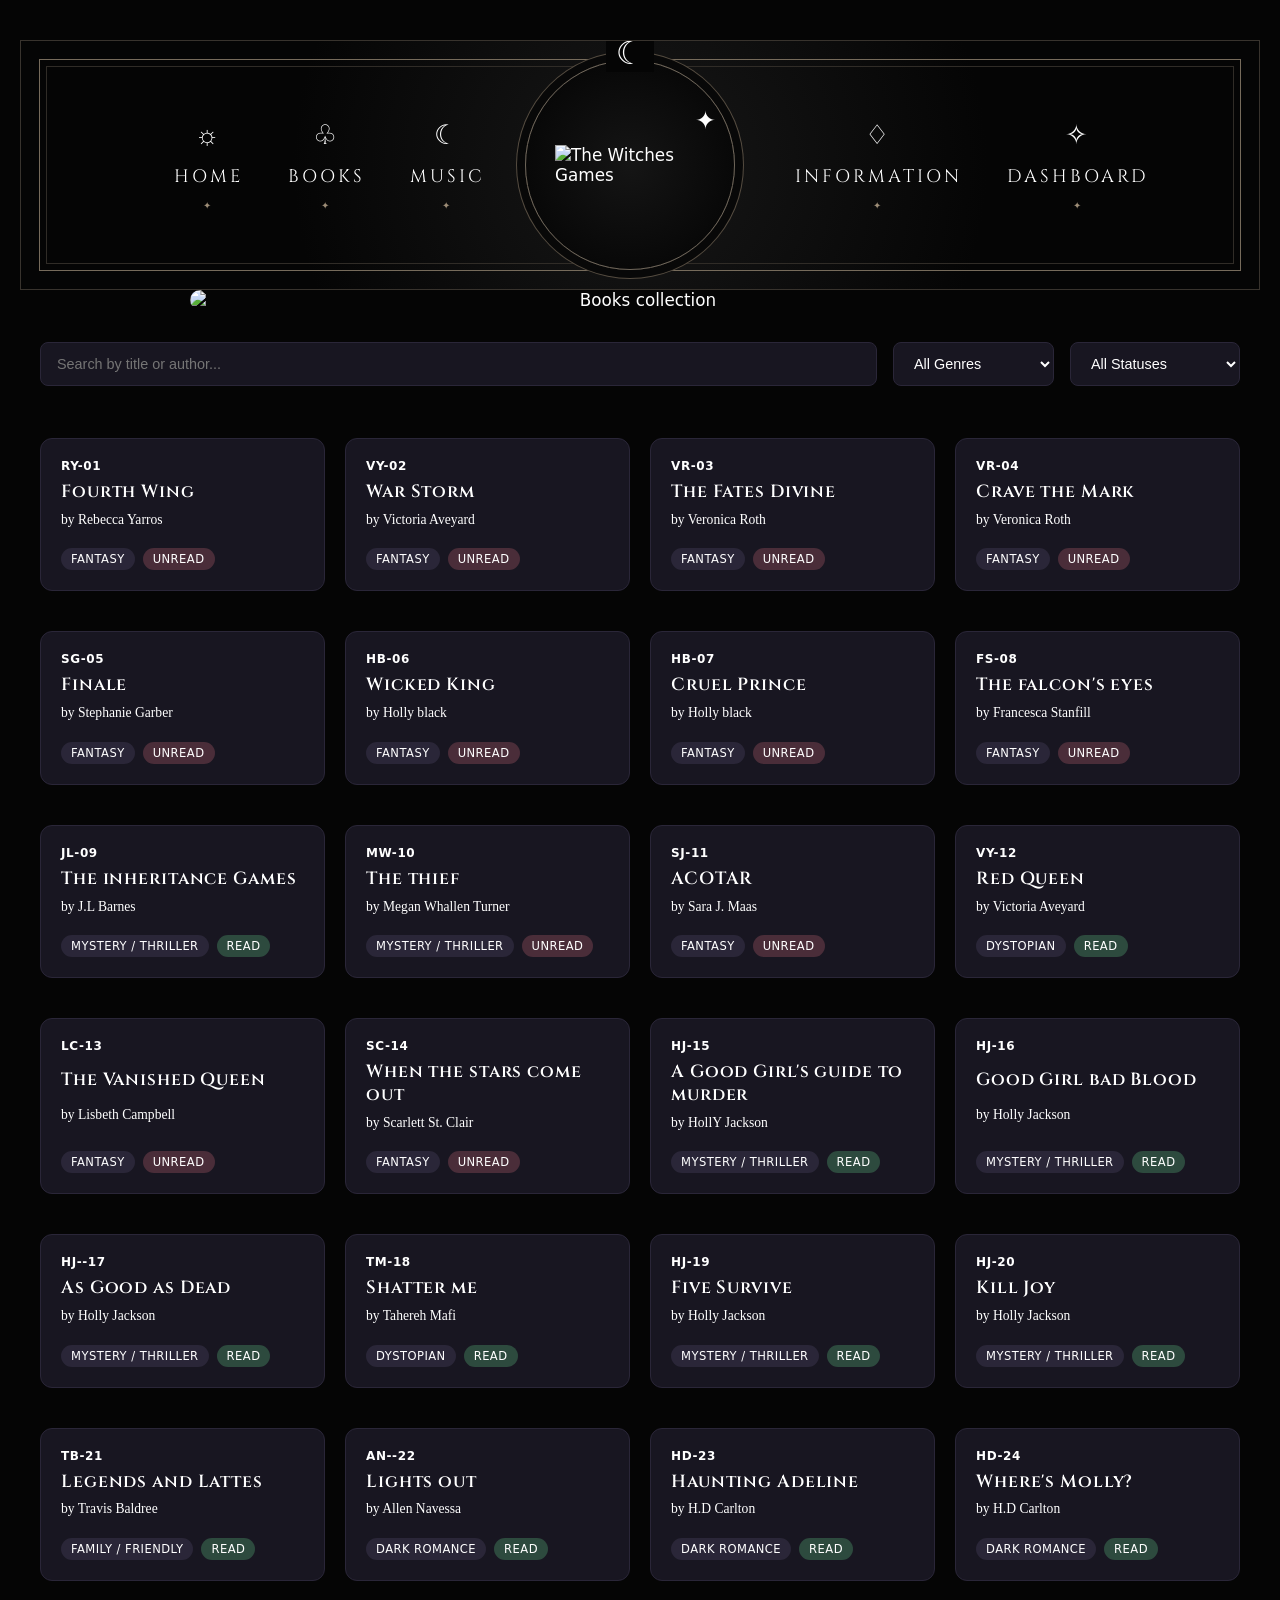
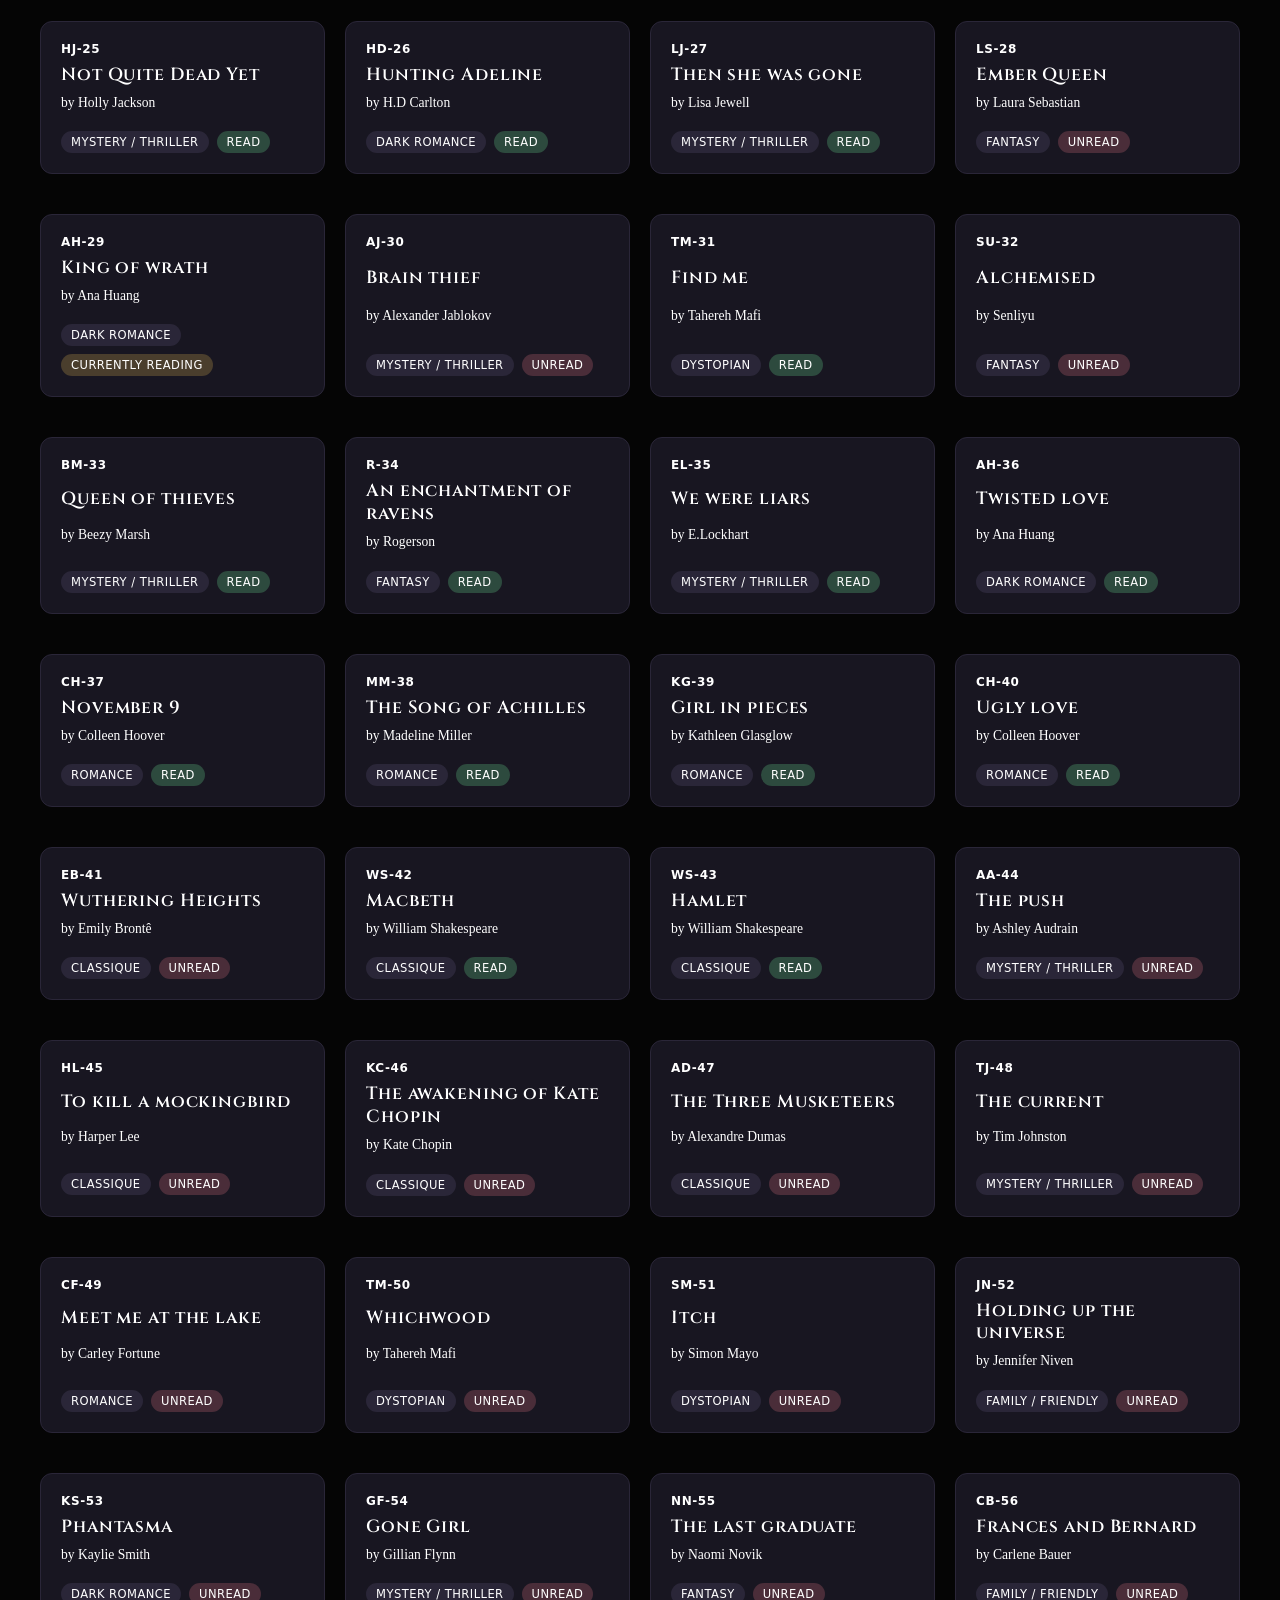
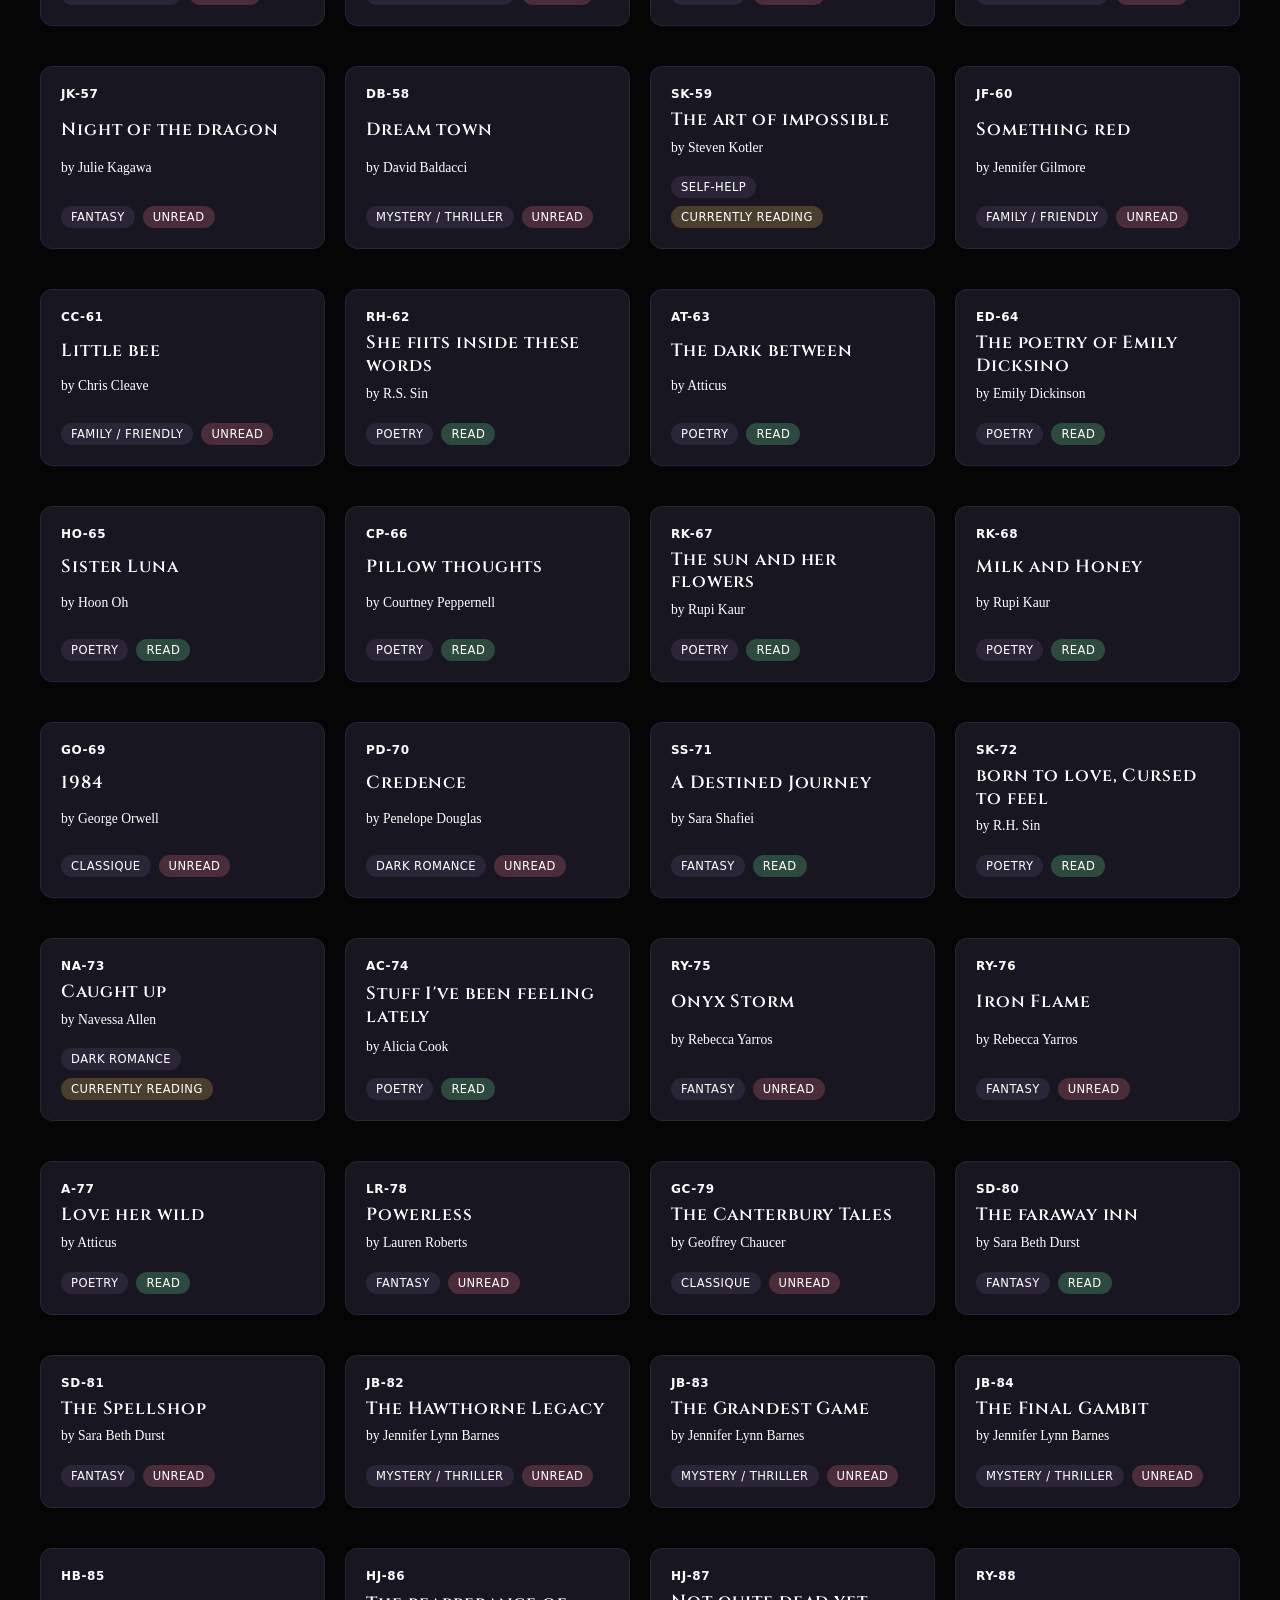
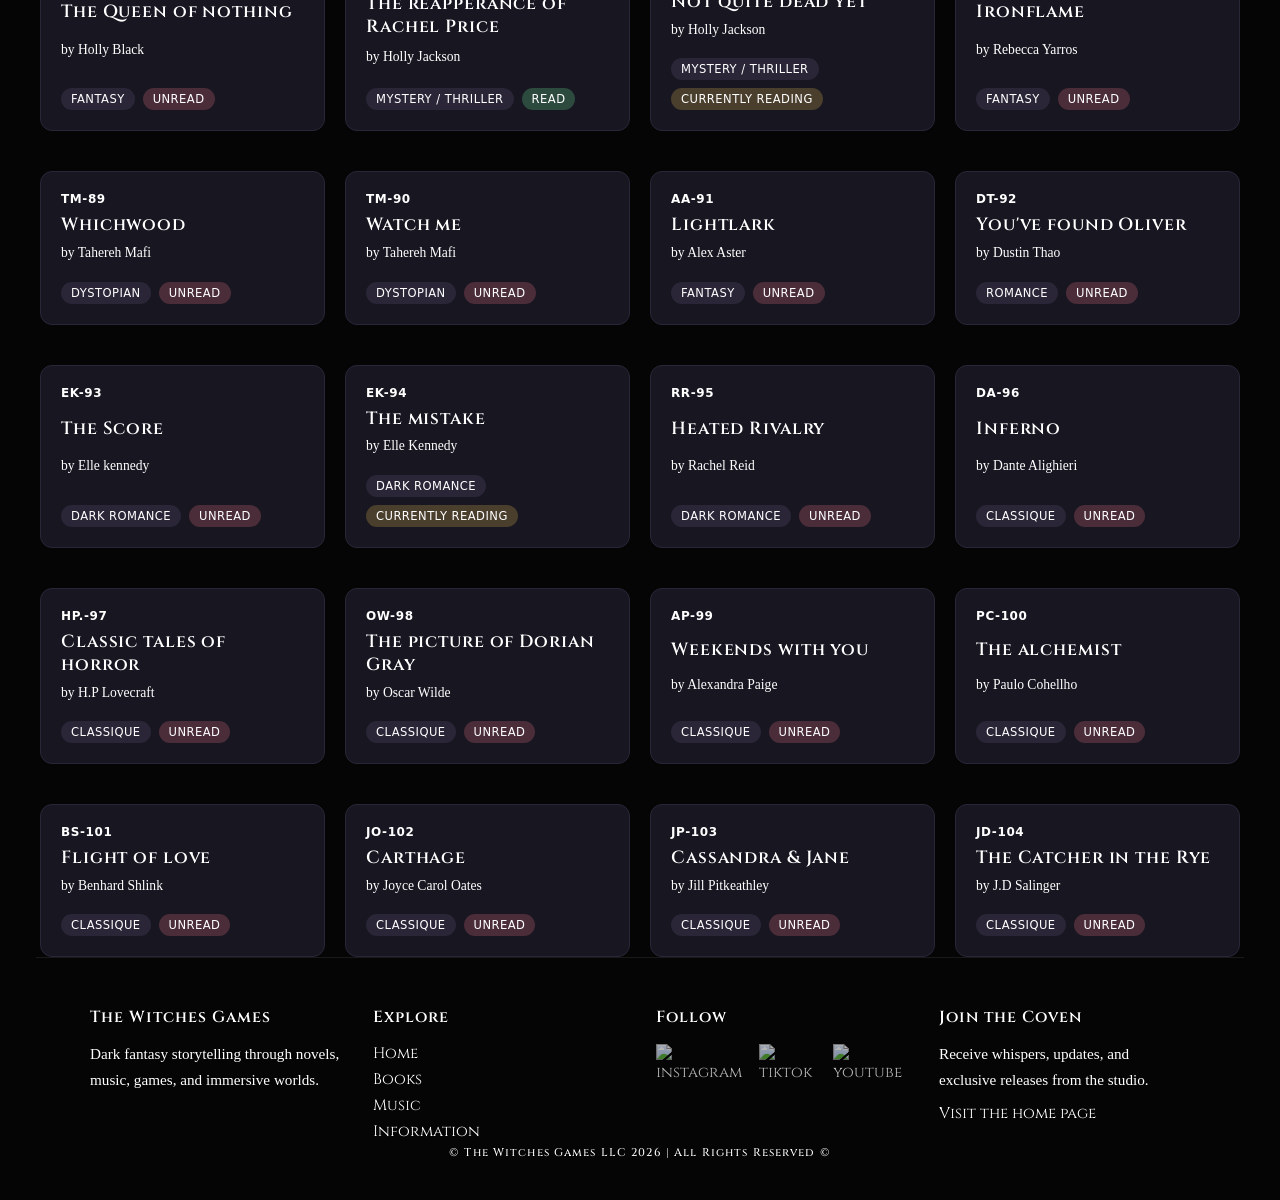
==== books.html @ 3cb4625f "Add files via upload" ====
<!DOCTYPE html>

<html lang="en">
<head>
<meta charset="utf-8"/>
<meta content="width=device-width, initial-scale=1" name="viewport"/>
<title>The Witches Games - Books</title>
<!-- Styles -->
<link href="styles.css" rel="stylesheet"/>
<!-- Fonts -->
<link href="https://fonts.googleapis.com" rel="preconnect"/>
<link crossorigin="" href="https://fonts.gstatic.com" rel="preconnect"/>
<link href="https://fonts.googleapis.com/css2?family=Cinzel:wght@400..900&amp;family=Cormorant+Garamond:ital,wght@0,400;0,600;1,400&amp;display=swap" rel="stylesheet"/>
<style>.book-price{display:none;}</style></head>
<body>
<!-- 🌍 TRANSLATE WIDGET -->
<div id="google_translate_element"></div>
<!-- ================= NAVIGATION ================= -->
<header class="witchy-header">
    <div class="ornament top"></div>

    <nav class="witchy-nav">

        <div class="nav-group left">
            <a href="twg.html">
                <span class="nav-icon">☼</span>
                <span>HOME</span>
            </a>

            <a href="books.html">
                <span class="nav-icon">♧</span>
                <span>BOOKS</span>
            </a>

            <a href="music.html">
                <span class="nav-icon">☾</span>
                <span>MUSIC</span>
            </a>
        </div>

        <div class="witches-logo">
            <span class="moon">☾</span>
            <img src="img/newlogo.png" alt="The Witches Games">
            <span class="star">✦</span>
        </div>

        <div class="nav-group right">
            <a href="information.html">
                <span class="nav-icon">♢</span>
                <span>INFORMATION</span>
            </a>

            <a href="dashboard.html">
                <span class="nav-icon">✧</span>
                <span>DASHBOARD</span>
            </a>
        </div>

    </nav>

    <div class="ornament bottom"></div>
</header>

<!-- ================= MAIN ================= -->
<main>

  
<!-- 🌑 Library -->
<div class="library-container">
<header class="library-header">
<img alt="Books collection" class="library-hero-image" src="img/books.jpg"/>
</header>


<!-- Controls: Search and Filtering -->
<div class="library-controls">
<input id="searchInput" onkeyup="filterBooks()" placeholder="Search by title or author..." type="text"/>
<select id="genreFilter" onchange="filterBooks()">
<option value="all">All Genres</option>
<option value="Fantasy">Fantasy</option>
<option value="Mystery / Thriller">Mystery / Thriller</option>
<option value="Dystopian">Dystopian</option>
<option value="Dark Romance">Dark Romance</option>
<option value="Romance">Romance</option>
<option value="Classique">Classique</option>
<option value="Poetry">Poetry</option>
<option value="Family / Friendly">Family / Friendly</option>
<option value="Self-help">Self-help</option>
</select>
<select id="statusFilter" onchange="filterBooks()">
<option value="all">All Statuses</option>
<option value="Unread">Unread</option>
<option value="Read">Read</option>
<option value="Currently reading">Currently Reading</option>
</select>
</div>
<!-- Book Grid -->
<div class="book-grid" id="bookGrid">
<div class="book-card" data-genre="Fantasy" data-status="Unread">
<span class="book-id">RY-01</span>
<h3 class="book-title">Fourth Wing</h3>
<p class="book-author">by Rebecca Yarros</p>
<p class="book-price">$4.99</p><div class="book-meta">
<span class="tag genre">Fantasy</span>
<span class="tag status unread">Unread</span>
</div>
</div>
<div class="book-card" data-genre="Fantasy" data-status="Unread">
<span class="book-id">VY-02</span>
<h3 class="book-title">War Storm</h3>
<p class="book-author">by Victoria Aveyard</p>
<p class="book-price">$5.49</p><div class="book-meta">
<span class="tag genre">Fantasy</span>
<span class="tag status unread">Unread</span>
</div>
</div>
<div class="book-card" data-genre="Fantasy" data-status="Unread">
<span class="book-id">VR-03</span>
<h3 class="book-title">The Fates Divine</h3>
<p class="book-author">by Veronica Roth</p>
<p class="book-price">$5.99</p><div class="book-meta">
<span class="tag genre">Fantasy</span>
<span class="tag status unread">Unread</span>
</div>
</div>
<div class="book-card" data-genre="Fantasy" data-status="Unread">
<span class="book-id">VR-04</span>
<h3 class="book-title">Crave the Mark</h3>
<p class="book-author">by Veronica Roth</p>
<p class="book-price">$6.49</p><div class="book-meta">
<span class="tag genre">Fantasy</span>
<span class="tag status unread">Unread</span>
</div>
</div>
<div class="book-card" data-genre="Fantasy" data-status="Unread">
<span class="book-id">SG-05</span>
<h3 class="book-title">Finale</h3>
<p class="book-author">by Stephanie Garber</p>
<p class="book-price">$6.99</p><div class="book-meta">
<span class="tag genre">Fantasy</span>
<span class="tag status unread">Unread</span>
</div>
</div>
<div class="book-card" data-genre="Fantasy" data-status="Unread">
<span class="book-id">HB-06</span>
<h3 class="book-title">Wicked King</h3>
<p class="book-author">by Holly black</p>
<p class="book-price">$7.49</p><div class="book-meta">
<span class="tag genre">Fantasy</span>
<span class="tag status unread">Unread</span>
</div>
</div>
<div class="book-card" data-genre="Fantasy" data-status="Unread">
<span class="book-id">HB-07</span>
<h3 class="book-title">Cruel Prince</h3>
<p class="book-author">by Holly black</p>
<p class="book-price">$7.99</p><div class="book-meta">
<span class="tag genre">Fantasy</span>
<span class="tag status unread">Unread</span>
</div>
</div>
<div class="book-card" data-genre="Fantasy" data-status="Unread">
<span class="book-id">FS-08</span>
<h3 class="book-title">The falcon's eyes</h3>
<p class="book-author">by Francesca Stanfill</p>
<p class="book-price">$8.49</p><div class="book-meta">
<span class="tag genre">Fantasy</span>
<span class="tag status unread">Unread</span>
</div>
</div>
<div class="book-card" data-genre="Mystery / Thriller" data-status="Read">
<span class="book-id">JL-09</span>
<h3 class="book-title">The inheritance Games</h3>
<p class="book-author">by J.L Barnes</p>
<p class="book-price">$8.99</p><div class="book-meta">
<span class="tag genre">Mystery / Thriller</span>
<span class="tag status read">Read</span>
</div>
</div>
<div class="book-card" data-genre="Mystery / Thriller" data-status="Unread">
<span class="book-id">MW-10</span>
<h3 class="book-title">The thief</h3>
<p class="book-author">by Megan Whallen Turner</p>
<p class="book-price">$4.99</p><div class="book-meta">
<span class="tag genre">Mystery / Thriller</span>
<span class="tag status unread">Unread</span>
</div>
</div>
<div class="book-card" data-genre="Fantasy" data-status="Unread">
<span class="book-id">SJ-11</span>
<h3 class="book-title">ACOTAR</h3>
<p class="book-author">by Sara J. Maas</p>
<p class="book-price">$5.49</p><div class="book-meta">
<span class="tag genre">Fantasy</span>
<span class="tag status unread">Unread</span>
</div>
</div>
<div class="book-card" data-genre="Dystopian" data-status="Read">
<span class="book-id">VY-12</span>
<h3 class="book-title">Red Queen</h3>
<p class="book-author">by Victoria Aveyard</p>
<p class="book-price">$5.99</p><div class="book-meta">
<span class="tag genre">Dystopian</span>
<span class="tag status read">Read</span>
</div>
</div>
<div class="book-card" data-genre="Fantasy" data-status="Unread">
<span class="book-id">LC-13</span>
<h3 class="book-title">The Vanished Queen</h3>
<p class="book-author">by Lisbeth Campbell</p>
<p class="book-price">$6.49</p><div class="book-meta">
<span class="tag genre">Fantasy</span>
<span class="tag status unread">Unread</span>
</div>
</div>
<div class="book-card" data-genre="Fantasy" data-status="Unread">
<span class="book-id">SC-14</span>
<h3 class="book-title">When the stars come out</h3>
<p class="book-author">by Scarlett St. Clair</p>
<p class="book-price">$6.99</p><div class="book-meta">
<span class="tag genre">Fantasy</span>
<span class="tag status unread">Unread</span>
</div>
</div>
<div class="book-card" data-genre="Mystery / Thriller" data-status="Read">
<span class="book-id">HJ-15</span>
<h3 class="book-title">A Good Girl's guide to murder</h3>
<p class="book-author">by HollY Jackson</p>
<p class="book-price">$7.49</p><div class="book-meta">
<span class="tag genre">Mystery / Thriller</span>
<span class="tag status read">Read</span>
</div>
</div>
<div class="book-card" data-genre="Mystery / Thriller" data-status="Read">
<span class="book-id">HJ-16</span>
<h3 class="book-title">Good Girl bad Blood</h3>
<p class="book-author">by Holly Jackson</p>
<p class="book-price">$7.99</p><div class="book-meta">
<span class="tag genre">Mystery / Thriller</span>
<span class="tag status read">Read</span>
</div>
</div>
<div class="book-card" data-genre="Mystery / Thriller" data-status="Read">
<span class="book-id">HJ--17</span>
<h3 class="book-title">As Good as Dead</h3>
<p class="book-author">by Holly Jackson</p>
<p class="book-price">$8.49</p><div class="book-meta">
<span class="tag genre">Mystery / Thriller</span>
<span class="tag status read">Read</span>
</div>
</div>
<div class="book-card" data-genre="Dystopian" data-status="Read">
<span class="book-id">TM-18</span>
<h3 class="book-title">Shatter me</h3>
<p class="book-author">by Tahereh Mafi</p>
<p class="book-price">$8.99</p><div class="book-meta">
<span class="tag genre">Dystopian</span>
<span class="tag status read">Read</span>
</div>
</div>
<div class="book-card" data-genre="Mystery / Thriller" data-status="Read">
<span class="book-id">HJ-19</span>
<h3 class="book-title">Five Survive</h3>
<p class="book-author">by Holly Jackson</p>
<p class="book-price">$4.99</p><div class="book-meta">
<span class="tag genre">Mystery / Thriller</span>
<span class="tag status read">Read</span>
</div>
</div>
<div class="book-card" data-genre="Mystery / Thriller" data-status="Read">
<span class="book-id">HJ-20</span>
<h3 class="book-title">Kill Joy</h3>
<p class="book-author">by Holly Jackson</p>
<p class="book-price">$5.49</p><div class="book-meta">
<span class="tag genre">Mystery / Thriller</span>
<span class="tag status read">Read</span>
</div>
</div>
<div class="book-card" data-genre="Family / Friendly" data-status="Read">
<span class="book-id">TB-21</span>
<h3 class="book-title">Legends and Lattes</h3>
<p class="book-author">by Travis Baldree</p>
<p class="book-price">$5.99</p><div class="book-meta">
<span class="tag genre">Family / Friendly</span>
<span class="tag status read">Read</span>
</div>
</div>
<div class="book-card" data-genre="Dark Romance" data-status="Read">
<span class="book-id">AN--22</span>
<h3 class="book-title">Lights out</h3>
<p class="book-author">by Allen Navessa</p>
<p class="book-price">$6.49</p><div class="book-meta">
<span class="tag genre">Dark Romance</span>
<span class="tag status read">Read</span>
</div>
</div>
<div class="book-card" data-genre="Dark Romance" data-status="Read">
<span class="book-id">HD-23</span>
<h3 class="book-title">Haunting Adeline</h3>
<p class="book-author">by H.D Carlton</p>
<p class="book-price">$6.99</p><div class="book-meta">
<span class="tag genre">Dark Romance</span>
<span class="tag status read">Read</span>
</div>
</div>
<div class="book-card" data-genre="Dark Romance" data-status="Read">
<span class="book-id">HD-24</span>
<h3 class="book-title">Where's Molly?</h3>
<p class="book-author">by H.D Carlton</p>
<p class="book-price">$7.49</p><div class="book-meta">
<span class="tag genre">Dark Romance</span>
<span class="tag status read">Read</span>
</div>
</div>
<div class="book-card" data-genre="Mystery / Thriller" data-status="Read">
<span class="book-id">HJ-25</span>
<h3 class="book-title">Not Quite Dead Yet</h3>
<p class="book-author">by Holly Jackson</p>
<p class="book-price">$7.99</p><div class="book-meta">
<span class="tag genre">Mystery / Thriller</span>
<span class="tag status read">Read</span>
</div>
</div>
<div class="book-card" data-genre="Dark Romance" data-status="Read">
<span class="book-id">HD-26</span>
<h3 class="book-title">Hunting Adeline</h3>
<p class="book-author">by H.D Carlton</p>
<p class="book-price">$8.49</p><div class="book-meta">
<span class="tag genre">Dark Romance</span>
<span class="tag status read">Read</span>
</div>
</div>
<div class="book-card" data-genre="Mystery / Thriller" data-status="Read">
<span class="book-id">LJ-27</span>
<h3 class="book-title">Then she was gone</h3>
<p class="book-author">by Lisa Jewell</p>
<p class="book-price">$8.99</p><div class="book-meta">
<span class="tag genre">Mystery / Thriller</span>
<span class="tag status read">Read</span>
</div>
</div>
<div class="book-card" data-genre="Fantasy" data-status="Unread">
<span class="book-id">LS-28</span>
<h3 class="book-title">Ember Queen</h3>
<p class="book-author">by Laura Sebastian</p>
<p class="book-price">$4.99</p><div class="book-meta">
<span class="tag genre">Fantasy</span>
<span class="tag status unread">Unread</span>
</div>
</div>
<div class="book-card" data-genre="Dark Romance" data-status="Currently reading">
<span class="book-id">AH-29</span>
<h3 class="book-title">King of wrath</h3>
<p class="book-author">by Ana Huang</p>
<p class="book-price">$5.49</p><div class="book-meta">
<span class="tag genre">Dark Romance</span>
<span class="tag status reading">Currently Reading</span>
</div>
</div>
<div class="book-card" data-genre="Mystery / Thriller" data-status="Unread">
<span class="book-id">AJ-30</span>
<h3 class="book-title">Brain thief</h3>
<p class="book-author">by Alexander Jablokov</p>
<p class="book-price">$5.99</p><div class="book-meta">
<span class="tag genre">Mystery / Thriller</span>
<span class="tag status unread">Unread</span>
</div>
</div>
<div class="book-card" data-genre="Dystopian" data-status="Read">
<span class="book-id">TM-31</span>
<h3 class="book-title">Find me</h3>
<p class="book-author">by Tahereh Mafi</p>
<p class="book-price">$6.49</p><div class="book-meta">
<span class="tag genre">Dystopian</span>
<span class="tag status read">Read</span>
</div>
</div>
<div class="book-card" data-genre="Fantasy" data-status="Unread">
<span class="book-id">SU-32</span>
<h3 class="book-title">Alchemised</h3>
<p class="book-author">by Senliyu</p>
<p class="book-price">$6.99</p><div class="book-meta">
<span class="tag genre">Fantasy</span>
<span class="tag status unread">Unread</span>
</div>
</div>
<div class="book-card" data-genre="Mystery / Thriller" data-status="Read">
<span class="book-id">BM-33</span>
<h3 class="book-title">Queen of thieves</h3>
<p class="book-author">by Beezy Marsh</p>
<p class="book-price">$7.49</p><div class="book-meta">
<span class="tag genre">Mystery / Thriller</span>
<span class="tag status read">Read</span>
</div>
</div>
<div class="book-card" data-genre="Fantasy" data-status="Read">
<span class="book-id">R-34</span>
<h3 class="book-title">An enchantment of ravens</h3>
<p class="book-author">by Rogerson</p>
<p class="book-price">$7.99</p><div class="book-meta">
<span class="tag genre">Fantasy</span>
<span class="tag status read">Read</span>
</div>
</div>
<div class="book-card" data-genre="Mystery / Thriller" data-status="Read">
<span class="book-id">EL-35</span>
<h3 class="book-title">We were liars</h3>
<p class="book-author">by E.Lockhart</p>
<p class="book-price">$8.49</p><div class="book-meta">
<span class="tag genre">Mystery / Thriller</span>
<span class="tag status read">Read</span>
</div>
</div>
<div class="book-card" data-genre="Dark Romance" data-status="Read">
<span class="book-id">AH-36</span>
<h3 class="book-title">Twisted love</h3>
<p class="book-author">by Ana Huang</p>
<p class="book-price">$8.99</p><div class="book-meta">
<span class="tag genre">Dark Romance</span>
<span class="tag status read">Read</span>
</div>
</div>
<div class="book-card" data-genre="Romance" data-status="Read">
<span class="book-id">CH-37</span>
<h3 class="book-title">November 9</h3>
<p class="book-author">by Colleen Hoover</p>
<p class="book-price">$4.99</p><div class="book-meta">
<span class="tag genre">Romance</span>
<span class="tag status read">Read</span>
</div>
</div>
<div class="book-card" data-genre="Romance" data-status="Read">
<span class="book-id">MM-38</span>
<h3 class="book-title">The Song of Achilles</h3>
<p class="book-author">by Madeline Miller</p>
<p class="book-price">$5.49</p><div class="book-meta">
<span class="tag genre">Romance</span>
<span class="tag status read">Read</span>
</div>
</div>
<div class="book-card" data-genre="Romance" data-status="Read">
<span class="book-id">KG-39</span>
<h3 class="book-title">Girl in pieces</h3>
<p class="book-author">by Kathleen Glasglow</p>
<p class="book-price">$5.99</p><div class="book-meta">
<span class="tag genre">Romance</span>
<span class="tag status read">Read</span>
</div>
</div>
<div class="book-card" data-genre="Romance" data-status="Read">
<span class="book-id">CH-40</span>
<h3 class="book-title">Ugly love</h3>
<p class="book-author">by Colleen Hoover</p>
<p class="book-price">$6.49</p><div class="book-meta">
<span class="tag genre">Romance</span>
<span class="tag status read">Read</span>
</div>
</div>
<div class="book-card" data-genre="Classique" data-status="Unread">
<span class="book-id">EB-41</span>
<h3 class="book-title">Wuthering Heights</h3>
<p class="book-author">by Emily Brontê</p>
<p class="book-price">$6.99</p><div class="book-meta">
<span class="tag genre">Classique</span>
<span class="tag status unread">Unread</span>
</div>
</div>
<div class="book-card" data-genre="Classique" data-status="Read">
<span class="book-id">WS-42</span>
<h3 class="book-title">Macbeth</h3>
<p class="book-author">by William Shakespeare</p>
<p class="book-price">$7.49</p><div class="book-meta">
<span class="tag genre">Classique</span>
<span class="tag status read">Read</span>
</div>
</div>
<div class="book-card" data-genre="Classique" data-status="Read">
<span class="book-id">WS-43</span>
<h3 class="book-title">Hamlet</h3>
<p class="book-author">by William Shakespeare</p>
<p class="book-price">$7.99</p><div class="book-meta">
<span class="tag genre">Classique</span>
<span class="tag status read">Read</span>
</div>
</div>
<div class="book-card" data-genre="Mystery / Thriller" data-status="Unread">
<span class="book-id">AA-44</span>
<h3 class="book-title">The push</h3>
<p class="book-author">by Ashley Audrain</p>
<p class="book-price">$8.49</p><div class="book-meta">
<span class="tag genre">Mystery / Thriller</span>
<span class="tag status unread">Unread</span>
</div>
</div>
<div class="book-card" data-genre="Classique" data-status="Unread">
<span class="book-id">HL-45</span>
<h3 class="book-title">To kill a mockingbird</h3>
<p class="book-author">by Harper Lee</p>
<p class="book-price">$8.99</p><div class="book-meta">
<span class="tag genre">Classique</span>
<span class="tag status unread">Unread</span>
</div>
</div>
<div class="book-card" data-genre="Classique" data-status="Unread">
<span class="book-id">KC-46</span>
<h3 class="book-title">The awakening of Kate Chopin</h3>
<p class="book-author">by Kate Chopin</p>
<p class="book-price">$4.99</p><div class="book-meta">
<span class="tag genre">Classique</span>
<span class="tag status unread">Unread</span>
</div>
</div>
<div class="book-card" data-genre="Classique" data-status="Unread">
<span class="book-id">AD-47</span>
<h3 class="book-title">The Three Musketeers</h3>
<p class="book-author">by Alexandre Dumas</p>
<p class="book-price">$5.49</p><div class="book-meta">
<span class="tag genre">Classique</span>
<span class="tag status unread">Unread</span>
</div>
</div>
<div class="book-card" data-genre="Mystery / Thriller" data-status="Unread">
<span class="book-id">TJ-48</span>
<h3 class="book-title">The current</h3>
<p class="book-author">by Tim Johnston</p>
<p class="book-price">$5.99</p><div class="book-meta">
<span class="tag genre">Mystery / Thriller</span>
<span class="tag status unread">Unread</span>
</div>
</div>
<div class="book-card" data-genre="Romance" data-status="Unread">
<span class="book-id">CF-49</span>
<h3 class="book-title">Meet me at the lake</h3>
<p class="book-author">by Carley Fortune</p>
<p class="book-price">$6.49</p><div class="book-meta">
<span class="tag genre">Romance</span>
<span class="tag status unread">Unread</span>
</div>
</div>
<div class="book-card" data-genre="Dystopian" data-status="Unread">
<span class="book-id">TM-50</span>
<h3 class="book-title">Whichwood</h3>
<p class="book-author">by Tahereh Mafi</p>
<p class="book-price">$6.99</p><div class="book-meta">
<span class="tag genre">Dystopian</span>
<span class="tag status unread">Unread</span>
</div>
</div>
<div class="book-card" data-genre="Dystopian" data-status="Unread">
<span class="book-id">SM-51</span>
<h3 class="book-title">Itch</h3>
<p class="book-author">by Simon Mayo</p>
<p class="book-price">$7.49</p><div class="book-meta">
<span class="tag genre">Dystopian</span>
<span class="tag status unread">Unread</span>
</div>
</div>
<div class="book-card" data-genre="Family / Friendly" data-status="Unread">
<span class="book-id">JN-52</span>
<h3 class="book-title">Holding up the universe</h3>
<p class="book-author">by Jennifer Niven</p>
<p class="book-price">$7.99</p><div class="book-meta">
<span class="tag genre">Family / Friendly</span>
<span class="tag status unread">Unread</span>
</div>
</div>
<div class="book-card" data-genre="Dark Romance" data-status="Unread">
<span class="book-id">KS-53</span>
<h3 class="book-title">Phantasma</h3>
<p class="book-author">by Kaylie Smith</p>
<p class="book-price">$8.49</p><div class="book-meta">
<span class="tag genre">Dark Romance</span>
<span class="tag status unread">Unread</span>
</div>
</div>
<div class="book-card" data-genre="Mystery / Thriller" data-status="Unread">
<span class="book-id">GF-54</span>
<h3 class="book-title">Gone Girl</h3>
<p class="book-author">by Gillian Flynn</p>
<p class="book-price">$8.99</p><div class="book-meta">
<span class="tag genre">Mystery / Thriller</span>
<span class="tag status unread">Unread</span>
</div>
</div>
<div class="book-card" data-genre="Fantasy" data-status="Unread">
<span class="book-id">NN-55</span>
<h3 class="book-title">The last graduate</h3>
<p class="book-author">by Naomi Novik</p>
<p class="book-price">$4.99</p><div class="book-meta">
<span class="tag genre">Fantasy</span>
<span class="tag status unread">Unread</span>
</div>
</div>
<div class="book-card" data-genre="Family / Friendly" data-status="Unread">
<span class="book-id">CB-56</span>
<h3 class="book-title">Frances and Bernard</h3>
<p class="book-author">by Carlene Bauer</p>
<p class="book-price">$5.49</p><div class="book-meta">
<span class="tag genre">Family / Friendly</span>
<span class="tag status unread">Unread</span>
</div>
</div>
<div class="book-card" data-genre="Fantasy" data-status="Unread">
<span class="book-id">JK-57</span>
<h3 class="book-title">Night of the dragon</h3>
<p class="book-author">by Julie Kagawa</p>
<p class="book-price">$5.99</p><div class="book-meta">
<span class="tag genre">Fantasy</span>
<span class="tag status unread">Unread</span>
</div>
</div>
<div class="book-card" data-genre="Mystery / Thriller" data-status="Unread">
<span class="book-id">DB-58</span>
<h3 class="book-title">Dream town</h3>
<p class="book-author">by David Baldacci</p>
<p class="book-price">$6.49</p><div class="book-meta">
<span class="tag genre">Mystery / Thriller</span>
<span class="tag status unread">Unread</span>
</div>
</div>
<div class="book-card" data-genre="Self-help" data-status="Currently reading">
<span class="book-id">SK-59</span>
<h3 class="book-title">The art of impossible</h3>
<p class="book-author">by Steven Kotler</p>
<p class="book-price">$6.99</p><div class="book-meta">
<span class="tag genre">Self-help</span>
<span class="tag status reading">Currently Reading</span>
</div>
</div>
<div class="book-card" data-genre="Family / Friendly" data-status="Unread">
<span class="book-id">JF-60</span>
<h3 class="book-title">Something red</h3>
<p class="book-author">by Jennifer Gilmore</p>
<p class="book-price">$7.49</p><div class="book-meta">
<span class="tag genre">Family / Friendly</span>
<span class="tag status unread">Unread</span>
</div>
</div>
<div class="book-card" data-genre="Family / Friendly" data-status="Unread">
<span class="book-id">CC-61</span>
<h3 class="book-title">Little bee</h3>
<p class="book-author">by Chris Cleave</p>
<p class="book-price">$7.99</p><div class="book-meta">
<span class="tag genre">Family / Friendly</span>
<span class="tag status unread">Unread</span>
</div>
</div>
<div class="book-card" data-genre="Poetry" data-status="Read">
<span class="book-id">RH-62</span>
<h3 class="book-title">She fiits inside these words</h3>
<p class="book-author">by R.S. Sin</p>
<p class="book-price">$8.49</p><div class="book-meta">
<span class="tag genre">Poetry</span>
<span class="tag status read">Read</span>
</div>
</div>
<div class="book-card" data-genre="Poetry" data-status="Read">
<span class="book-id">AT-63</span>
<h3 class="book-title">The dark between</h3>
<p class="book-author">by Atticus</p>
<p class="book-price">$8.99</p><div class="book-meta">
<span class="tag genre">Poetry</span>
<span class="tag status read">Read</span>
</div>
</div>
<div class="book-card" data-genre="Poetry" data-status="Read">
<span class="book-id">ED-64</span>
<h3 class="book-title">The poetry of Emily Dicksino</h3>
<p class="book-author">by Emily Dickinson</p>
<p class="book-price">$4.99</p><div class="book-meta">
<span class="tag genre">Poetry</span>
<span class="tag status read">Read</span>
</div>
</div>
<div class="book-card" data-genre="Poetry" data-status="Read">
<span class="book-id">HO-65</span>
<h3 class="book-title">Sister Luna</h3>
<p class="book-author">by Hoon Oh</p>
<p class="book-price">$5.49</p><div class="book-meta">
<span class="tag genre">Poetry</span>
<span class="tag status read">Read</span>
</div>
</div>
<div class="book-card" data-genre="Poetry" data-status="Read">
<span class="book-id">CP-66</span>
<h3 class="book-title">Pillow thoughts</h3>
<p class="book-author">by Courtney Peppernell</p>
<p class="book-price">$5.99</p><div class="book-meta">
<span class="tag genre">Poetry</span>
<span class="tag status read">Read</span>
</div>
</div>
<div class="book-card" data-genre="Poetry" data-status="Read">
<span class="book-id">RK-67</span>
<h3 class="book-title">The sun and her flowers</h3>
<p class="book-author">by Rupi Kaur</p>
<p class="book-price">$6.49</p><div class="book-meta">
<span class="tag genre">Poetry</span>
<span class="tag status read">Read</span>
</div>
</div>
<div class="book-card" data-genre="Poetry" data-status="Read">
<span class="book-id">RK-68</span>
<h3 class="book-title">Milk and Honey</h3>
<p class="book-author">by Rupi Kaur</p>
<p class="book-price">$6.99</p><div class="book-meta">
<span class="tag genre">Poetry</span>
<span class="tag status read">Read</span>
</div>
</div>
<div class="book-card" data-genre="Classique" data-status="Unread">
<span class="book-id">GO-69</span>
<h3 class="book-title">1984</h3>
<p class="book-author">by George Orwell</p>
<p class="book-price">$7.49</p><div class="book-meta">
<span class="tag genre">Classique</span>
<span class="tag status unread">Unread</span>
</div>
</div>
<div class="book-card" data-genre="Dark Romance" data-status="Unread">
<span class="book-id">PD-70</span>
<h3 class="book-title">Credence</h3>
<p class="book-author">by Penelope Douglas</p>
<p class="book-price">$7.99</p><div class="book-meta">
<span class="tag genre">Dark Romance</span>
<span class="tag status unread">Unread</span>
</div>
</div>
<div class="book-card" data-genre="Fantasy" data-status="Read">
<span class="book-id">SS-71</span>
<h3 class="book-title">A Destined Journey</h3>
<p class="book-author">by Sara Shafiei</p>
<p class="book-price">$8.49</p><div class="book-meta">
<span class="tag genre">Fantasy</span>
<span class="tag status read">Read</span>
</div>
</div>
<div class="book-card" data-genre="Poetry" data-status="Read">
<span class="book-id">SK-72</span>
<h3 class="book-title">born to love, Cursed to feel</h3>
<p class="book-author">by R.H. Sin</p>
<p class="book-price">$8.99</p><div class="book-meta">
<span class="tag genre">Poetry</span>
<span class="tag status read">Read</span>
</div>
</div>
<div class="book-card" data-genre="Dark Romance" data-status="Currently reading">
<span class="book-id">NA-73</span>
<h3 class="book-title">Caught up</h3>
<p class="book-author">by Navessa Allen</p>
<p class="book-price">$4.99</p><div class="book-meta">
<span class="tag genre">Dark Romance</span>
<span class="tag status reading">Currently Reading</span>
</div>
</div>
<div class="book-card" data-genre="Poetry" data-status="Read">
<span class="book-id">AC-74</span>
<h3 class="book-title">Stuff I've been feeling lately</h3>
<p class="book-author">by Alicia Cook</p>
<p class="book-price">$5.49</p><div class="book-meta">
<span class="tag genre">Poetry</span>
<span class="tag status read">Read</span>
</div>
</div>
<div class="book-card" data-genre="Fantasy" data-status="Unread">
<span class="book-id">RY-75</span>
<h3 class="book-title">Onyx Storm</h3>
<p class="book-author">by Rebecca Yarros</p>
<p class="book-price">$5.99</p><div class="book-meta">
<span class="tag genre">Fantasy</span>
<span class="tag status unread">Unread</span>
</div>
</div>
<div class="book-card" data-genre="Fantasy" data-status="Unread">
<span class="book-id">RY-76</span>
<h3 class="book-title">Iron Flame</h3>
<p class="book-author">by Rebecca Yarros</p>
<p class="book-price">$6.49</p><div class="book-meta">
<span class="tag genre">Fantasy</span>
<span class="tag status unread">Unread</span>
</div>
</div>
<div class="book-card" data-genre="Poetry" data-status="Read">
<span class="book-id">A-77</span>
<h3 class="book-title">Love her wild</h3>
<p class="book-author">by Atticus</p>
<p class="book-price">$6.99</p><div class="book-meta">
<span class="tag genre">Poetry</span>
<span class="tag status read">Read</span>
</div>
</div>
<div class="book-card" data-genre="Fantasy" data-status="Unread">
<span class="book-id">LR-78</span>
<h3 class="book-title">Powerless</h3>
<p class="book-author">by Lauren Roberts</p>
<p class="book-price">$7.49</p><div class="book-meta">
<span class="tag genre">Fantasy</span>
<span class="tag status unread">Unread</span>
</div>
</div>
<div class="book-card" data-genre="Classique" data-status="Unread">
<span class="book-id">GC-79</span>
<h3 class="book-title">The Canterbury Tales</h3>
<p class="book-author">by Geoffrey Chaucer</p>
<p class="book-price">$7.99</p><div class="book-meta">
<span class="tag genre">Classique</span>
<span class="tag status unread">Unread</span>
</div>
</div>
<div class="book-card" data-genre="Fantasy" data-status="Read">
<span class="book-id">SD-80</span>
<h3 class="book-title">The faraway inn</h3>
<p class="book-author">by Sara Beth Durst</p>
<p class="book-price">$8.49</p><div class="book-meta">
<span class="tag genre">Fantasy</span>
<span class="tag status read">Read</span>
</div>
</div>
<div class="book-card" data-genre="Fantasy" data-status="Unread">
<span class="book-id">SD-81</span>
<h3 class="book-title">The Spellshop</h3>
<p class="book-author">by Sara Beth Durst</p>
<p class="book-price">$8.99</p><div class="book-meta">
<span class="tag genre">Fantasy</span>
<span class="tag status unread">Unread</span>
</div>
</div>
<div class="book-card" data-genre="Mystery / Thriller" data-status="Unread">
<span class="book-id">JB-82</span>
<h3 class="book-title">The Hawthorne Legacy</h3>
<p class="book-author">by Jennifer Lynn Barnes</p>
<p class="book-price">$4.99</p><div class="book-meta">
<span class="tag genre">Mystery / Thriller</span>
<span class="tag status unread">Unread</span>
</div>
</div>
<div class="book-card" data-genre="Mystery / Thriller" data-status="Unread">
<span class="book-id">JB-83</span>
<h3 class="book-title">The Grandest Game</h3>
<p class="book-author">by Jennifer Lynn Barnes</p>
<p class="book-price">$5.49</p><div class="book-meta">
<span class="tag genre">Mystery / Thriller</span>
<span class="tag status unread">Unread</span>
</div>
</div>
<div class="book-card" data-genre="Mystery / Thriller" data-status="Unread">
<span class="book-id">JB-84</span>
<h3 class="book-title">The Final Gambit</h3>
<p class="book-author">by Jennifer Lynn Barnes</p>
<p class="book-price">$5.99</p><div class="book-meta">
<span class="tag genre">Mystery / Thriller</span>
<span class="tag status unread">Unread</span>
</div>
</div>
<div class="book-card" data-genre="Fantasy" data-status="Unread">
<span class="book-id">HB-85</span>
<h3 class="book-title">The Queen of nothing</h3>
<p class="book-author">by Holly Black</p>
<p class="book-price">$6.49</p><div class="book-meta">
<span class="tag genre">Fantasy</span>
<span class="tag status unread">Unread</span>
</div>
</div>
<div class="book-card" data-genre="Mystery / Thriller" data-status="Read">
<span class="book-id">HJ-86</span>
<h3 class="book-title">The reapperance of Rachel Price</h3>
<p class="book-author">by Holly Jackson</p>
<p class="book-price">$6.99</p><div class="book-meta">
<span class="tag genre">Mystery / Thriller</span>
<span class="tag status read">Read</span>
</div>
</div>
<div class="book-card" data-genre="Mystery / Thriller" data-status="Currently reading">
<span class="book-id">HJ-87</span>
<h3 class="book-title">Not quite dead yet</h3>
<p class="book-author">by Holly Jackson</p>
<p class="book-price">$7.49</p><div class="book-meta">
<span class="tag genre">Mystery / Thriller</span>
<span class="tag status reading">Currently Reading</span>
</div>
</div>
<div class="book-card" data-genre="Fantasy" data-status="Unread">
<span class="book-id">RY-88</span>
<h3 class="book-title">Ironflame</h3>
<p class="book-author">by Rebecca Yarros</p>
<p class="book-price">$7.99</p><div class="book-meta">
<span class="tag genre">Fantasy</span>
<span class="tag status unread">Unread</span>
</div>
</div>
<div class="book-card" data-genre="Dystopian" data-status="Unread">
<span class="book-id">TM-89</span>
<h3 class="book-title">Whichwood</h3>
<p class="book-author">by Tahereh Mafi</p>
<p class="book-price">$8.49</p><div class="book-meta">
<span class="tag genre">Dystopian</span>
<span class="tag status unread">Unread</span>
</div>
</div>
<div class="book-card" data-genre="Dystopian" data-status="Unread">
<span class="book-id">TM-90</span>
<h3 class="book-title">Watch me</h3>
<p class="book-author">by Tahereh Mafi</p>
<p class="book-price">$8.99</p><div class="book-meta">
<span class="tag genre">Dystopian</span>
<span class="tag status unread">Unread</span>
</div>
</div>
<div class="book-card" data-genre="Fantasy" data-status="Unread">
<span class="book-id">AA-91</span>
<h3 class="book-title">Lightlark</h3>
<p class="book-author">by Alex Aster</p>
<p class="book-price">$4.99</p><div class="book-meta">
<span class="tag genre">Fantasy</span>
<span class="tag status unread">Unread</span>
</div>
</div>
<div class="book-card" data-genre="Romance" data-status="Unread">
<span class="book-id">DT-92</span>
<h3 class="book-title">You've found Oliver</h3>
<p class="book-author">by Dustin Thao</p>
<p class="book-price">$5.49</p><div class="book-meta">
<span class="tag genre">Romance</span>
<span class="tag status unread">Unread</span>
</div>
</div>
<div class="book-card" data-genre="Dark Romance" data-status="Unread">
<span class="book-id">EK-93</span>
<h3 class="book-title">The Score</h3>
<p class="book-author">by Elle kennedy</p>
<p class="book-price">$5.99</p><div class="book-meta">
<span class="tag genre">Dark Romance</span>
<span class="tag status unread">Unread</span>
</div>
</div>
<div class="book-card" data-genre="Dark Romance" data-status="Currently reading">
<span class="book-id">EK-94</span>
<h3 class="book-title">The mistake</h3>
<p class="book-author">by Elle Kennedy</p>
<p class="book-price">$6.49</p><div class="book-meta">
<span class="tag genre">Dark Romance</span>
<span class="tag status reading">Currently Reading</span>
</div>
</div>
<div class="book-card" data-genre="Dark Romance" data-status="Unread">
<span class="book-id">RR-95</span>
<h3 class="book-title">Heated Rivalry</h3>
<p class="book-author">by Rachel Reid</p>
<p class="book-price">$6.99</p><div class="book-meta">
<span class="tag genre">Dark Romance</span>
<span class="tag status unread">Unread</span>
</div>
</div>
<div class="book-card" data-genre="Classique" data-status="Unread">
<span class="book-id">DA-96</span>
<h3 class="book-title">Inferno</h3>
<p class="book-author">by Dante Alighieri</p>
<p class="book-price">$7.49</p><div class="book-meta">
<span class="tag genre">Classique</span>
<span class="tag status unread">Unread</span>
</div>
</div>
<div class="book-card" data-genre="Classique" data-status="Unread">
<span class="book-id">HP.-97</span>
<h3 class="book-title">Classic tales of horror</h3>
<p class="book-author">by H.P Lovecraft</p>
<p class="book-price">$7.99</p><div class="book-meta">
<span class="tag genre">Classique</span>
<span class="tag status unread">Unread</span>
</div>
</div>
<div class="book-card" data-genre="Classique" data-status="Unread">
<span class="book-id">OW-98</span>
<h3 class="book-title">The picture of Dorian Gray</h3>
<p class="book-author">by Oscar Wilde</p>
<p class="book-price">$8.49</p><div class="book-meta">
<span class="tag genre">Classique</span>
<span class="tag status unread">Unread</span>
</div>
</div>
<div class="book-card" data-genre="Classique" data-status="Unread">
<span class="book-id">AP-99</span>
<h3 class="book-title">Weekends with you</h3>
<p class="book-author">by Alexandra Paige</p>
<p class="book-price">$8.99</p><div class="book-meta">
<span class="tag genre">Classique</span>
<span class="tag status unread">Unread</span>
</div>
</div>
<div class="book-card" data-genre="Classique" data-status="Unread">
<span class="book-id">PC-100</span>
<h3 class="book-title">The alchemist</h3>
<p class="book-author">by Paulo Cohellho</p>
<p class="book-price">$4.99</p><div class="book-meta">
<span class="tag genre">Classique</span>
<span class="tag status unread">Unread</span>
</div>
</div>
<div class="book-card" data-genre="Classique" data-status="Unread">
<span class="book-id">BS-101</span>
<h3 class="book-title">Flight of love</h3>
<p class="book-author">by Benhard Shlink</p>
<p class="book-price">$5.49</p><div class="book-meta">
<span class="tag genre">Classique</span>
<span class="tag status unread">Unread</span>
</div>
</div>
<div class="book-card" data-genre="Classique" data-status="Unread">
<span class="book-id">JO-102</span>
<h3 class="book-title">Carthage</h3>
<p class="book-author">by Joyce Carol Oates</p>
<p class="book-price">$5.99</p><div class="book-meta">
<span class="tag genre">Classique</span>
<span class="tag status unread">Unread</span>
</div>
</div>
<div class="book-card" data-genre="Classique" data-status="Unread">
<span class="book-id">JP-103</span>
<h3 class="book-title">Cassandra &amp; Jane</h3>
<p class="book-author">by Jill Pitkeathley</p>
<p class="book-price">$6.49</p><div class="book-meta">
<span class="tag genre">Classique</span>
<span class="tag status unread">Unread</span>
</div>
</div>
<div class="book-card" data-genre="Classique" data-status="Unread">
<span class="book-id">JD-104</span>
<h3 class="book-title">The Catcher in the Rye</h3>
<p class="book-author">by J.D Salinger</p>
<p class="book-price">$6.99</p><div class="book-meta">
<span class="tag genre">Classique</span>
<span class="tag status unread">Unread</span>
</div>
</div>
</div>
</div>
<script>
      function filterBooks() {
        const searchVal = document.getElementById('searchInput').value.toLowerCase();
        const genreVal = document.getElementById('genreFilter').value;
        const statusVal = document.getElementById('statusFilter').value;
        const books = document.querySelectorAll('.book-card');

        books.forEach(book => {
          const titleText = book.querySelector('.book-title').textContent.toLowerCase();
          const authorText = book.querySelector('.book-author').textContent.toLowerCase();
          const bookGenre = book.getAttribute('data-genre');
          const bookStatus = book.getAttribute('data-status');

          const matchesSearch = titleText.includes(searchVal) || authorText.includes(searchVal);
          const matchesGenre = genreVal === 'all' || bookGenre === genreVal;
          const matchesStatus = statusVal === 'all' || bookStatus.toLowerCase() === statusVal.toLowerCase();

          if (matchesSearch && matchesGenre && matchesStatus) {
            book.style.display = 'flex';
          } else {
            book.style.display = 'none';
          }
        });
      }
    </script>
</main>
<!-- ================= FOOTER ================= -->
<footer class="site-footer">
<div class="footer-grid">
<div class="footer-column">
<h3>The Witches Games</h3>
<p>Dark fantasy storytelling through novels, music, games, and immersive worlds.</p>
</div>
<div class="footer-column">
<h3>Explore</h3>
<ul>
<li><a href="twg.html">Home</a></li>
<li><a href="books.html">Books</a></li>
<li><a href="music.html">Music</a></li>
<li><a href="information.html">Information</a></li>
</ul>
</div>
<div class="footer-column">
<h3>Follow</h3>
<div class="logos">
<a href="https://www.instagram.com/thewitchesgames_/" target="_blank">
<img alt="instagram" src="img/download2.png"/>
</a>
<a href="https://www.tiktok.com/@thewitchesgames_" target="_blank">
<img alt="tiktok" src="img/download3.png"/>
</a>
<a href="https://www.youtube.com/@thewitchesgames" target="_blank">
<img alt="youtube" src="img/download1.png"/>
</a>
</div>
</div>
<div class="footer-column">
<h3>Join the Coven</h3>
<p>Receive whispers, updates, and exclusive releases from the studio.</p>
<a class="footer-link" href="twg.html">Visit the home page</a>
</div>
</div>
<h6>© The Witches Games LLC 2026 | All Rights Reserved ©</h6>
</footer>
</body>
</html>
---- styles.css ----
* {
  box-sizing: border-box;
  margin: 0;
  padding: 0;
}

html, body {
  height: 100%;
  margin: 0;
  padding: 0;
}

/* =========================
   BODY (WITCHY CINEMATIC BASE)
========================= */
body {
  font-family: "Cinzel", serif;
  color: #ffffff;
  background: silver;
  padding-top: 0;
  overflow-x: hidden;
}

/* Target mobile phone screens */
@media (max-width: 768px) {
  .hero .front {
    /* 1. Control vertical movement using margin or translate */
    margin-top: 20px;       /* Move down */
    /* margin-top: -20px;   -- Use negative values to move UP */

    /* 2. Control size so it doesn't overflow mobile screens */
    max-width: 80%;         /* Adjust width percentage as needed */
    height: auto;           /* Keep aspect ratio */

    /* 3. Ensure centered alignment */
    display: block;
    margin-left: auto;
    margin-right: auto;
  }
}


.witchy-header {
    position: relative;
    width: 100%;
    min-height: 250px;
    background:
        radial-gradient(circle at center, #171717 0%, #050505 55%);
    display: flex;
    align-items: center;
    justify-content: center;
    overflow: hidden;
    border: 1px solid #38332d;
}

/* Decorative frame */

.witchy-header::before {
    content: "";
    position: absolute;
    inset: 18px;
    border: 1px solid #766b5b;
    pointer-events: none;
}

.witchy-header::after {
    content: "";
    position: absolute;
    inset: 25px;
    border: 1px solid #302c27;
    pointer-events: none;
}

/* Navigation */

.witchy-nav {
    width: 90%;
    max-width: 1500px;

    display: grid;
    grid-template-columns: 1fr 230px 1fr;
    align-items: center;

    position: relative;
    z-index: 5;
}

/* Left and right groups */

.nav-group {
    display: flex;
    align-items: center;
    gap: 45px;
}

.nav-group.left {
    justify-content: flex-end;
    padding-right: 40px;
}

.nav-group.right {
    justify-content: flex-start;
    padding-left: 40px;
}

/* Navigation links */

.nav-group a {
    color: #eee8dc;
    text-decoration: none;

    font-family: "Cinzel", serif;
    font-size: 18px;
    letter-spacing: 3px;

    display: flex;
    flex-direction: column;
    align-items: center;

    position: relative;

    transition: 0.3s ease;
}

.nav-group a:hover {
    color: white;
    transform: translateY(-3px);
}

/* Icons */

.nav-icon {
    font-size: 27px;
    margin-bottom: 10px;
    color: #c5b9a6;
}

/* Little decorative line */

.nav-group a::after {
    content: "✦";
    display: block;

    font-size: 10px;
    margin-top: 10px;

    color: #9d8d77;
}

/* Logo */

.witches-logo {
    height: 210px;
    width: 210px;

    border: 1px solid #6f665a;
    border-radius: 50%;

    display: flex;
    align-items: center;
    justify-content: center;

    position: relative;

    background: radial-gradient(
        circle,
        #151515 0%,
        #080808 70%
    );

    box-shadow:
        0 0 0 8px #080808,
        0 0 0 9px #554c40;
}

.witches-logo img {
    width: 150px;
    height: auto;
    display: block;
}

/* Moon above logo */

.moon {
    position: absolute;
    top: -27px;

    font-size: 32px;
    color: #d8d0c4;

    background: #050505;
    padding: 0 10px;
}

/* Star */

.star {
    position: absolute;
    right: 18px;
    top: 45px;

    font-size: 25px;
    color: #e5ded2;
}

/* Decorative horizontal lines */

.ornament {
    position: absolute;
    left: 4%;
    right: 4%;
    height: 1px;

    background: #665c50;
}

.ornament.top {
    top: 25px;
}

.ornament.bottom {
    bottom: 25px;
}

/* Responsive */

@media (max-width: 1000px) {

    .witchy-nav {
        grid-template-columns: 1fr;
        gap: 25px;
    }

    .witches-logo {
        order: -1;
        margin: auto;
    }

    .nav-group.left,
    .nav-group.right {
        justify-content: center;
        padding: 0;
    }

}

@media (max-width: 600px) {

    .nav-group {
        gap: 20px;
    }

    .nav-group a {
        font-size: 13px;
        letter-spacing: 2px;
    }

    .nav-icon {
        font-size: 21px;
    }

    .witches-logo {
        width: 160px;
        height: 160px;
    }

    .witches-logo img {
        width: 115px;
    }
}

/* =========================
   HERO (FULL CINEMATIC ENTRY)
========================= */

/* =========================
   HERO
========================= */
.hero-image-container {
  overflow: hidden;
  border-radius: 16px;
  box-shadow: 0 10px 30px rgba(0, 0, 0, 0.7);
  margin-bottom: 32px;
}

.hero-image {
  width: 1000px;
  height: 350px;
  object-fit: cover;
  display: block;
  transition: transform 0.6s cubic-bezier(0.25, 1, 0.5, 1), filter 0.6s ease;
}


.hero-image-container:hover .hero-image {
  transform: scale(1.05); /* Smooth slow zoom */
  filter: brightness(1) contrast(1.15) drop-shadow(0 0 15px rgba(201, 168, 106, 0.4));
}

.hero {
    position: relative;
    width: 100%;
    min-height: 60vh;
    padding: 7rem 2rem 4rem;
    overflow: hidden;
    display: flex;
    justify-content: center;
    align-items: center;
    background: linear-gradient(135deg, #2a0b12 0%, #6b1424 100%);
}

.hero-image {
    position: absolute;
    inset: 0;
    width: fit-content;
    height: fit-content;
    object-fit: cover;
    object-position: center;
    opacity: 0.16;
    filter: saturate(1.1) blur(0.6px);
    pointer-events: none;
    z-index: 0;
}


.hero-content {
    position: relative;
    z-index: 2;
    max-width: 1000px;
    width: 1000px;
    display: flex;
    flex-direction: column;
    align-items: center;
    gap: 18px;
    text-align: center;
    color: white;
}

.hero-content .container {
    width: 100%;
    display: flex;
    flex-direction: column;
    align-items: center;
}

.hero .front,
.hero-content .front {
    display: block;
    width: min(100%, 960px);
    max-width: 960px;
    height: auto;
    margin: 0 auto 0.75rem;
    object-fit: contain;
    position: relative;
    z-index: 2;
}

.music-hero-section {
    display: flex;
    justify-content: center;
    align-items: center;
    padding: 2rem 1rem 3rem;
}

.music-hero-image {
    display: block;
    width: 100%;
    max-width: 900px;
    height: auto;
    object-fit: cover;
    border-radius: 16px;
}

.story .front {
    display: block;
    width: min(100%, 900px);
    max-width: 900px;
    height: auto;
    margin: 1.2rem auto 0;
    object-fit: cover;
    border-radius: 10px;
}

.hero h1 {
    font-size: clamp(2rem, 3vw, 2.8rem);
    margin: 0;
}

.tagline {
    font-family: "cinzel", sans-serif;
    font-size: 1.1rem;
    letter-spacing: 2px;
    margin: 0;
}

/* =========================
   HEADINGS & TEXT
========================= */
h1, h2, h3, h4, h5, h6, p, span, li, label, a, button, input, textarea {
  color: #ffffff;
}

h2 {
  text-align: center;
  font-size: 2.4rem;
  margin-bottom: 1rem;
}

.spotify-section {
  padding: 2rem 1rem 4rem;
  display: flex;
  justify-content: center;
}

.spotify-card {
  width: min(100%, 760px);
  background: rgba(0, 0, 0, 0.55);
  border: 1px solid rgba(255, 255, 255, 0.16);
  border-radius: 20px;
  padding: 1.5rem;
  box-shadow: 0 10px 30px rgba(0, 0, 0, 0.25);
  text-align: center;
}

.spotify-card h2 {
  margin-bottom: 0.6rem;
}

.spotify-card p {
  margin-bottom: 1.2rem;
}

.spotify-card iframe {
  width: 100%;
  height: 352px;
  border: 0;
  border-radius: 12px;
}

p {
  font-family: Garamond;
  font-size: 18px;
  line-height: 1.8;
}

/* =========================
   SECTIONS (CINEMATIC SPACING)
========================= */
section {
  max-width: 850px;
  margin: 0 auto;
  padding: 8rem 2rem;
  text-align: center;
}

main {
  padding: 0;
}

.story {
  background: transparent;
  border: none;
  border-radius: 0;
  padding: 0;
  box-shadow: none;
}

.section-number {
  display: inline-block;
  margin-bottom: 0.75rem;
  color: #d4af37;
  font-size: 0.9rem;
  letter-spacing: 0.3em;
  text-transform: uppercase;
}

.divider {
  width: 120px;
  height: 1px;
  background: rgba(255,255,255,0.14);
  margin: 1.5rem auto;
}

/* Container for the whole section */
.info-gallery {
  max-width: 1100px; /* Wider than other sections to fit 3 columns */
  margin: 0 auto;
  padding: 4rem 2rem;
}

/* The Grid Logic */
.image-grid {
  display: grid;
  /* Creates exactly 3 columns of equal width */
  grid-template-columns: repeat(3, 1fr); 
  gap: 20px; /* Space between images */
  margin-top: 30px;
}

/* Individual Image Styling */
.grid-item img {
  width: 100%;
  height: 300px; /* Fixed height for uniformity */
  object-fit: cover; /* Prevents stretching; crops to fit the box */
  
  border: 1px solid rgba(209, 212, 219, 0.2); /* Subtle silver border */
  border-radius: 4px;
  transition: transform 0.4s ease, border-color 0.4s ease;
  filter: grayscale(40%); /* Adds to the dark/mysterious aesthetic */
}

/* Hover Effect */
.grid-item img:hover {
  transform: scale(1.02);
  border-color: #D1D4DB; /* Brightens to silver on hover */
  filter: grayscale(0%); /* Returns color on hover */
  cursor: pointer;
}

/* Responsive: Switch to 1 column on mobile */
@media (max-width: 768px) {
  .image-grid {
    grid-template-columns: 1fr;
  }
}



/* =========================
   BOOK CARD
========================= */
.book-card {
  background: rgba(255,255,255,0.03);
  padding: 30px;
  border-radius: 12px;
  margin-top: 20px;
  transition: 0.3s;
  border: 1px solid rgba(212,175,55,0.15);
}

.book-card:hover {
  transform: scale(1.03);
  border-color: #D1D4DB;
}

/* =========================
   BUTTON (SPELL STYLE)
========================= */
button {
  margin-top: 20px;
  padding: 10px 22px;
  background: transparent;
  border: 1px solid #D1D4DB;
  color: #D1D4DB;
  cursor: pointer;
  transition: 0.3s;
  letter-spacing: 1px;
}

button:hover {
  background: #D1D4DB;
  color: black;
}

/* =========================
   EMAIL LIST
========================= */
.email-list {
  text-align: center;
  padding: 3rem 1.5rem 4rem;
  max-width: 700px;
  margin: 0 auto;
}

.email-list h2 {
  color: #D1D4DB;
  font-size: 2.4rem;
  margin-bottom: 1rem;
}

.email-list p {
  color: #D1D4DB;
  margin-bottom: 2rem;
}

/* FORM */
.email-form {
  display: flex;
  justify-content: center;
  gap: 10px;
  flex-wrap: wrap;
  color:#D1D4DB;
}

.email-form input {
  padding: 12px 15px;
  width: 260px;
  max-width: 100%;

  background: rgba(255,255,255,0.05);
 border: 1px solid rgba(209, 212, 219, 0.3);
  color: #D1D4DB;

  outline: none;
  border-radius: 2px;
}

.email-form input:focus {
  border-color: #D1D4DB;
}

.email-form button {
  padding: 12px 18px;
  background: transparent;
  border: 1px solid #D1D4DB;
  color: #D1D4DB;
  cursor: pointer;
  transition: 0.3s;
}

.email-form button:hover {
  background: #d4af37;
  color: #D1D4DB;
}

/* =========================
   FOOTER
========================= */
.site-footer {
  font-family: "Cinzel", serif;
  padding: 3rem 1.5rem 2rem;
  border-top: 1px solid rgba(255,255,255,0.08);
  margin: 0 1rem;
}

.footer-grid {
  display: grid;
  grid-template-columns: repeat(4, minmax(0, 1fr));
  gap: 2rem;
  max-width: 1100px;
  margin: 0 auto;
}

.footer-column h3 {
   font-family: "Cinzel", serif;
  font-size: 1rem;
  margin-bottom: 0.8rem;
  color: #D1D4DB;
  letter-spacing: 1px;
}

.footer-column p,
.footer-column li,
.footer-column a {
  font-size: 0.95rem;
  color: #D1D4DB;
  line-height: 1.7;
}

.footer-column ul {
  list-style: none;
  padding: 0;
  margin: 0;
}

.footer-column a {
  text-decoration: none;
  transition: color 0.3s ease;
}

.footer-column a:hover {
  color: #d4af37;
}

.footer-link {
  display: inline-block;
  margin-top: 0.5rem;
  color: #d4af37;
}

.footer-bottom {
  font-family: "Cinzel", serif;
  text-align: center;
  padding-top: 2rem;
  margin-top: 2rem;
  border-top: 1px solid rgba(255,255,255,0.08);
  font-size: 0.9rem;
  color: #D1D4DB;
}

/* ICONS */
.logos {
  display: flex;
  justify-content: flex-start;
  gap: 0.9rem;
  margin: 1rem 0 0;
}

.logos img {
  width: 28px;
  margin: 0;
  opacity: 0.7;
  transition: 0.3s;
}

.logos img:hover {
  opacity: 1;
  transform: scale(1.1);
}

@media (max-width: 768px) {
  .footer-grid {
    grid-template-columns: 1fr 1fr;
  }
}

@media (max-width: 480px) {
  .footer-grid {
    grid-template-columns: 1fr;
  }
}

/* =========================
   TRANSLATE WIDGET
========================= */
#google_translate_element {
  position: fixed;
  top: 18px;
  right: 18px;

  z-index: 2000;
  opacity: 0.85;
  font-size: 0.85rem;
}

.goog-te-gadget {
  font-family: "Cinzel", sans-serif !important;
  color: #D1D4DB !important;
}


/* =========================
  Grid
========================= */

.visual-grid {
  display: grid;
  grid-template-columns: repeat(3, 1fr); /* This creates the 3 columns */
  gap: 20px;
  margin-top: 50px;
}

.grid-card img {
  width: 100%;
  height: 400px; /* Adjust height to your liking */
  object-fit: cover;
  border: 1px solid rgba(209, 212, 219, 0.3); /* That heavy silver border */
  transition: 0.5s;
}

.grid-card img:hover {
  border-color: #D1D4DB;
  transform: scale(1.02);
}



/* ===== DASHBOARD ===== */

.dashboard{

max-width:1300px;
margin:auto;
padding:80px 40px;
color:white;

}

.dashboard-title{

font-family:'Cinzel',serif;
font-size:48px;
margin-bottom:50px;
text-align:center;
letter-spacing:3px;

}

.dashboard-grid{

display:grid;
grid-template-columns:repeat(auto-fit,minmax(240px,1fr));
gap:25px;
margin-bottom:50px;

}

.dashboard-card{

background:rgba(255,255,255,.05);
border:1px solid rgba(255,255,255,.15);
padding:30px;
border-radius:15px;
backdrop-filter:blur(8px);
transition:.3s;

}

.dashboard-card:hover{

transform:translateY(-5px);
border-color:silver;

}

.dashboard-card h3{

font-family:'Cinzel',serif;
color:silver;
margin-bottom:15px;

}

.dashboard-card h2{

font-size:40px;
margin-bottom:10px;

}

.progress-bar{

width:100%;
height:10px;
background:#333;
border-radius:20px;
margin-top:20px;

}

.progress{

height:100%;
background:silver;
border-radius:20px;

}

.income-table{

margin-top:60px;

}

.income-table table{

width:100%;
border-collapse:collapse;

}

.income-table th{

background:#111;
color:#d4af37;
padding:15px;

}

.income-table td{

padding:15px;
border-bottom:1px solid rgba(255,255,255,.1);

}

.milestones{

margin-top:70px;

}

.milestone-list{

display:grid;
grid-template-columns:repeat(auto-fit,minmax(300px,1fr));
gap:15px;

}

.milestone-list label{

background:rgba(255,255,255,.05);
padding:20px;
border-radius:10px;
cursor:pointer;

}

.analytics{

margin-top:70px;

}



.royalty-dashboard{

    max-width:1200px;
    margin:auto;
    padding:40px;
    color:white;
}

.royalty-dashboard h2{

    text-align:center;
    margin-bottom:40px;
    font-size:2.2rem;
}

.stats{

    display:grid;
    grid-template-columns:repeat(auto-fit,minmax(220px,1fr));
    gap:20px;
    margin-bottom:40px;
}

.card{

    background:#1b1b1b;
    border-radius:15px;
    padding:25px;
    text-align:center;

    box-shadow:0 10px 30px rgba(0,0,0,.3);
}

.card h3{

    color:#c8a75d;
    margin-bottom:15px;
}

.card p{

    font-size:2rem;
    font-weight:bold;
}



table{

    width:100%;
    border-collapse:collapse;
    overflow:hidden;
    border-radius:12px;
}

thead{

    background:#c8a75d;
    color:#111;
}

th,td{

    padding:18px;
    text-align:center;
}

tbody tr{

    background:#222;
    transition:.3s;
}

tbody tr:nth-child(even){

    background:#2d2d2d;
}

tbody tr:hover{

    background:#383838;
}

.paid{

    background:#27ae60;
    color:white;
    padding:6px 14px;
    border-radius:20px;
    font-size:.9rem;
}




/* ================= GLOBAL & TYPOGRAPHY STYLES ================= */
body {
  background-color: #0c0b0e;
  color: #d1cbd5;
  font-family: 'Cormorant Garamond', serif;
  margin: 0;
  font-size: 1.05rem;
}

h1, h2, h3, h4, h5 {
  font-family: 'Cinzel', serif;
  color: #f3efe6;
  font-weight: 600;
  letter-spacing: 0.05em;
  margin: 0 0 0.5rem 0;
}

h6 {
  font-family: 'Cinzel', serif;
  color: silver;
  font-weight: 500;
  letter-spacing: 0.1em;
  margin: 0 0 0.5rem 0;
  text-align: center;
}

/* ================= HERO HEADER ================= */
.hero-store {
  padding: 4rem 2rem 2rem 2rem;
  background: linear-gradient(180deg, rgba(20, 10, 30, 0.6) 0%, rgba(12, 11, 14, 1) 100%);
  border-bottom: 1px solid rgba(255, 255, 255, 0.05);
}

.hero-wrapper {
  max-width: 1200px;
  margin: 0 auto;
  display: flex;
  align-items: center;
  gap: 3rem;
  flex-wrap: nowrap;
}

.hero-brand {
  display: flex;
  align-items: center;
  justify-content: center;
  flex-shrink: 0;
}

.hero-brand .front {
  display: block;
  max-height: 120px;
  width: auto;
  margin: 0;
  filter: drop-shadow(0 0 15px rgba(138, 43, 226, 0.3));
}

.hero-text {
  text-align: left;
  flex: 1;
}

.hero-subtitle {
  text-transform: uppercase;
  font-family: 'Cinzel', serif;
  font-size: 0.8rem;
  letter-spacing: 0.3em;
  color: #9d72c3;
  display: block;
  margin-bottom: 0.5rem;
}

.hero-text h1 {
  font-size: 2.5rem;
}

.tagline {
  font-style: italic;
  color: #a39ba8;
  margin: 0;
}

/* ================= STORE LAYOUT ================= */
.store-layout {
  display: grid;
  grid-template-columns: 280px 1fr;
  gap: 2.2rem;
  max-width: 1280px;
  margin: 0 auto;
  padding: 3rem 2rem 5rem;
  align-items: start;
}

/* ================= SIDEBAR ================= */
.store-sidebar {
  width: 100%;
}

.sidebar-sticky-content {
  position: sticky;
  top: 6rem;
  display: flex;
  flex-direction: column;
  gap: 1.2rem;
}

.sigil-line {
  height: 2px;
  background: linear-gradient(90deg, #d4af37 0%, transparent 100%);
  margin-top: 0.5rem;
}

.filter-box {
  background: linear-gradient(145deg, rgba(16, 12, 20, 0.95), rgba(26, 19, 32, 0.86));
  border: 1px solid rgba(212, 175, 55, 0.2);
  padding: 1.15rem;
  border-radius: 16px;
  box-shadow: 0 10px 25px rgba(0, 0, 0, 0.18);
}

.filter-label-row {
  display: flex;
  justify-content: space-between;
  align-items: center;
  margin-bottom: 0.75rem;
}

.price-badge {
  font-family: 'Cinzel', serif;
  color: #d4af37;
  font-weight: bold;
}

input[type="range"] {
  width: 100%;
  accent-color: #d4af37;
  cursor: pointer;
  background: #1a1721;
}

.range-labels {
  display: flex;
  justify-content: space-between;
  font-size: 0.8rem;
  color: #8d8593;
  margin-top: 0.4rem;
}

.filter-checklist {
  list-style: none;
  padding: 0;
  margin: 0;
  display: flex;
  flex-direction: column;
  gap: 0.75rem;
}

.custom-check {
  display: flex;
  align-items: center;
  gap: 0.5rem;
  cursor: pointer;
  font-size: 0.95rem;
  color: #cbbecf;
}

.sidebar-copy {
  color: #a39ba8;
  line-height: 1.6;
}

.sidebar-callout {
  background: linear-gradient(135deg, rgba(43, 27, 63, 0.45) 0%, rgba(18, 16, 22, 0.9) 100%);
  border: 1px solid rgba(212, 175, 55, 0.3);
  padding: 1.2rem;
  border-radius: 16px;
}

.callout-tag {
  font-size: 0.7rem;
  text-transform: uppercase;
  letter-spacing: 0.15em;
  color: #d4af37;
  display: block;
  margin-bottom: 0.3rem;
}

/* ================= CATALOG CONTENT ================= */
.store-catalog {
  display: flex;
  flex-direction: column;
  gap: 1.8rem;
}

.upload-panel {
  display: flex;
  flex-direction: column;
  gap: 0.7rem;
}

.form-label {
  font-size: 0.8rem;
  text-transform: uppercase;
  letter-spacing: 0.12em;
  color: silver;
}

.form-input {
  width: 100%;
  padding: 0.7rem 0.8rem;
  border: 1px solid rgba(255,255,255,0.12);
  border-radius: 10px;
  background: rgba(255,255,255,0.05);
  color: #f3efe6;
  font-family: 'Cormorant Garamond', serif;
}

.form-input:focus {
  outline: none;
  border-color: #d4af37;
}

.full-width {
  width: 100%;
  justify-content: center;
  margin-top: 0.3rem;
}

.featured-item {
  display: grid;
  grid-template-columns: 1.02fr 0.98fr;
  background: linear-gradient(135deg, rgba(22, 19, 28, 0.95), rgba(37, 24, 48, 0.92));
  border: 1px solid rgba(212, 175, 55, 0.28);
  margin-bottom: 0.2rem;
  overflow: hidden;
  border-radius: 24px;
  box-shadow: 0 20px 40px rgba(0, 0, 0, 0.22);
}

.featured-image {
  position: relative;
  min-height: 320px;
}

.featured-image img {
  width: 100%;
  height: 100%;
  object-fit: cover;
}

.badge-featured {
  position: absolute;
  top: 1rem;
  left: 1rem;
  background: #d4af37;
  color: #0c0b0e;
  font-family: 'Cinzel', serif;
  font-size: 0.72rem;
  padding: 0.28rem 0.7rem;
  font-weight: bold;
  text-transform: uppercase;
  border-radius: 999px;
}

.featured-details {
  padding: 2rem 2.2rem;
  display: flex;
  flex-direction: column;
  justify-content: center;
}

.category-tag {
  font-family: 'Cinzel', serif;
  font-size: 0.75rem;
  color: #d4af37;
  text-transform: uppercase;
  letter-spacing: 0.12em;
}

.featured-details h2 {
  font-size: 1.9rem;
  margin: 0.45rem 0 0.7rem;
  text-align: left;
}

.description {
  color: #b7b0bc;
  font-size: 1rem;
  margin-bottom: 1.4rem;
  max-width: 560px;
}

.featured-buy-row {
  display: flex;
  align-items: center;
  gap: 1.2rem;
  flex-wrap: wrap;
}

.featured-price {
  font-family: 'Cinzel', serif;
  font-size: 1.35rem;
  color: #d4af37;
}

.section-title {
  display: flex;
  justify-content: space-between;
  align-items: baseline;
  border-bottom: 1px solid rgba(212, 175, 55, 0.25);
  padding-bottom: 0.6rem;
  margin-bottom: 1.2rem;
}

.section-title h2 {
  font-size: 1.35rem;
  text-align: left;
}

.count {
  font-size: 0.84rem;
  color: #c7c0cb;
  font-family: 'Cinzel', serif;
}

.catalog-group {
  margin-bottom: 0.5rem;
}

.asymmetric-grid {
  display: grid;
  grid-template-columns: repeat(2, minmax(0, 1fr));
  gap: 1.2rem;
  align-items: start;
}

.product-card {
  background: linear-gradient(180deg, rgba(24, 20, 29, 0.95), rgba(13, 11, 18, 0.95));
  border: 1px solid rgba(255, 255, 255, 0.08);
  border-radius: 18px;
  overflow: hidden;
  transition: all 0.3s ease;
  display: flex;
  flex-direction: column;
  box-shadow: 0 12px 28px rgba(0, 0, 0, 0.16);
}

.card-tall {
  transform: translateY(0);
  border-color: rgba(212, 175, 55, 0.25);
}

.product-card:hover {
  border-color: rgba(212, 175, 55, 0.35);
  transform: translateY(-7px);
  box-shadow: 0 16px 32px rgba(0, 0, 0, 0.28);
}

.card-image-wrap {
  position: relative;
  width: 100%;
  height: 220px;
  overflow: hidden;
  background: #000;
}

.card-image-wrap img {
  width: 100%;
  height: 100%;
  object-fit: cover;
  opacity: 0.9;
  transition: opacity 0.3s ease;
}

.product-card:hover .card-image-wrap img {
  opacity: 1;
}

.card-tag {
  position: absolute;
  top: 0.7rem;
  right: 0.7rem;
  background: rgba(212, 175, 55, 0.95);
  color: #120307;
  font-size: 0.68rem;
  font-family: 'Cinzel', serif;
  padding: 0.18rem 0.6rem;
  border-radius: 999px;
}

.card-body {
  padding: 1.15rem;
  display: flex;
  flex-direction: column;
  flex-grow: 1;
}

.card-category {
  font-size: 0.72rem;
  text-transform: uppercase;
  color: #d4af37;
  font-family: 'Cinzel', serif;
}

.card-body h3 {
  font-size: 1.08rem;
  margin: 0.35rem 0 0.55rem;
}

.card-excerpt {
  font-size: 0.92rem;
  color: #a8a0ae;
  margin-bottom: 1.2rem;
  line-height: 1.45;
}

.card-footer {
  margin-top: auto;
  display: flex;
  justify-content: space-between;
  align-items: center;
}

.price {
  font-family: 'Cinzel', serif;
  color: #f3efe6;
  font-size: 1.05rem;
}

.btn-primary {
  background: linear-gradient(135deg, #2b1b3f, #4b2e6d);
  color: #f3efe6;
  border: 1px solid #d4af37;
  padding: 0.7rem 1.25rem;
  font-family: 'Cinzel', serif;
  cursor: pointer;
  transition: all 0.2s ease;
  border-radius: 999px;
}

.btn-primary:hover {
  background: linear-gradient(135deg, #d4af37, #f0d37b);
  color: #120307;
  box-shadow: 0 0 12px rgba(212, 175, 55, 0.35);
}

.btn-icon {
  background: #d4af37;
  border: none;
  color: #120307;
  width: 34px;
  height: 34px;
  border-radius: 50%;
  display: flex;
  align-items: center;
  justify-content: center;
  cursor: pointer;
  font-family: 'Cinzel', serif;
  transition: all 0.2s ease;
}

.btn-icon:hover {
  transform: scale(1.05);
  box-shadow: 0 0 10px rgba(212, 175, 55, 0.3);
}

/* ================= FOOTER ================= */
.store-footer {
  border-top: 1px solid rgba(255, 255, 255, 0.05);
  padding: 3rem 2rem 4rem;
  max-width: 1200px;
  margin: 0 auto;
  display: flex;
  justify-content: space-between;
  align-items: center;
}

.footer-right {
  display: flex;
  flex-direction: column;
  align-items: flex-end;
  gap: 0.5rem;
}

.footer-right span {
  font-family: 'Cinzel', serif;
  font-size: 0.8rem;
  color:silver;
}

/* ================= RESPONSIVE DESIGN ================= */
body, body * {
  color: #ffffff !important;
}

@media (max-width: 900px) {
  .store-layout {
    grid-template-columns: 1fr;
  }
  .sidebar-sticky-content {
    position: relative;
    top: 0;
  }
  .asymmetric-grid {
    grid-template-columns: 1fr 1fr;
  }
  .featured-item {
    grid-template-columns: 1fr;
  }
  .featured-image {
    min-height: 260px;
  }
}

@media (max-width: 600px) {
  .asymmetric-grid {
    grid-template-columns: 1fr;
  }
  .hero-wrapper {
    flex-direction: column;
    text-align: center;
    gap: 1.2rem;
  }
  .hero-text {
    text-align: center;
  }
  .featured-details {
    padding: 1.4rem;
  }
  .footer-right {
    align-items: flex-start;
  }
  .store-footer {
    flex-direction: column;
    gap: 1.5rem;
    align-items: flex-start;
  }
}

/* ================= Library ================= */

:root {
  --bg-color: #0f0e13;
  --card-bg: #181621;
  --card-border: #2a2638;
  --text-main: #e2e0eb;
  --text-muted: #9a94b8;
  --accent-gold: #c9c9c9;
  --accent-hover: #2a2a2a;
  --status-read: #2d4a3e;
  --status-unread: #4a2d39;
  --status-reading: #4a3e2d;
}

body {
  background-color: var(--bg-color);
  color: var(--text-main);
  font-family: 'Segoe UI', system-ui, -apple-system, sans-serif;
  margin: 0;
  padding: 40px 20px;
}

.library-container {
  
  max-width: 1200px;
  margin: 0 auto;

}

.library-header {
  text-align: center;
  margin-bottom: 32px;
}

.library-hero-image {
  display: block;
  width: 100%;
  max-width: 900px;
  height: auto;
  margin: 0 auto;
  object-fit: cover;
  border-radius: 16px;
}

.library-header h1 {
  font-size: 2.2rem;
  letter-spacing: 0.05em;
  color: var(--accent-gold);
  margin-bottom: 8px;
}

.library-header p {
  color: var(--text-muted);
  font-size: 0.95rem;
}

/* Controls */
.library-controls {
  display: flex;
  gap: 16px;
  flex-wrap: wrap;
  margin-bottom: 32px;
  justify-content: center;
}

.library-controls input,
.library-controls select {
  background-color: var(--card-bg);
  border: 1px solid var(--card-border);
  color: var(--text-main);
  padding: 12px 16px;
  border-radius: 8px;
  font-size: 0.9rem;
  outline: none;
  transition: border-color 0.2s ease;
}

.library-controls input {
  flex: 1 1 280px;
}

.library-controls select {
  cursor: pointer;
}

.library-controls input:focus,
.library-controls select:focus {
  border-color: var(--accent-gold);
}

/* Book Grid */
.book-grid {
  display: grid;
  grid-template-columns: repeat(auto-fill, minmax(260px, 1fr));
  gap: 20px;
}

.book-card {
  background-color: var(--card-bg);
  border: 1px solid var(--card-border);
  border-radius: 12px;
  padding: 20px;
  display: flex;
  flex-direction: column;
  justify-content: space-between;
  transition: transform 0.2s ease, border-color 0.2s ease;
}

.book-card:hover {
  transform: translateY(-3px);
  border-color: var(--accent-gold);
}

.book-id {
  font-size: 0.75rem;
  color: var(--accent-gold);
  font-weight: 600;
  letter-spacing: 0.05em;
  margin-bottom: 8px;
}

.book-title {
  font-size: 1.1rem;
  margin: 0 0 4px 0;
  line-height: 1.3;
}

.book-author {
  font-size: 0.85rem;
  color: var(--text-muted);
  margin: 0 0 16px 0;
}

/* Tags */
.book-meta {
  display: flex;
  gap: 8px;
  flex-wrap: wrap;
}

.tag {
  font-size: 0.72rem;
  padding: 4px 10px;
  border-radius: 20px;
  text-transform: uppercase;
  letter-spacing: 0.04em;
  font-weight: 500;
}

.tag.genre {
  background-color: var(--card-border);
  color: var(--text-main);
}

.tag.status.read {
  background-color: var(--status-read);
  color: #8ce3bd;
}

.tag.status.unread {
  background-color: var(--status-unread);
  color: #f3a4b5;
}

.tag.status.reading {
  background-color: var(--status-reading);
  color: #fce2a6;
}


/* Editorial Grid Layout */
.bio-grid {
  display: grid;
  grid-template-columns: 1fr;
  gap: 2.5rem;
}

@media (min-width: 768px) {
  .bio-grid {
    grid-template-columns: 320px 1fr; /* Image column + main text column */
    gap: 3.5rem;
  }
}



.creator-bio-img {
  width: 100%;
  height: 420px;
  background-color: #2a282a; /* Placeholder color for dark moody image */
  background-size: cover;
  background-position: center;
  border-radius: 2px;
  /* Optional: gives it an atmospheric vignette or frame */
  box-shadow: 0 10px 30px rgba(0, 0, 0, 0.08);
}

/* Prose & Typography */
.bio-prose p {
  font-size: 1.1rem;
  line-height: 1.8;
  margin-bottom: 1.5rem;
  color:white;
}

/* Drop Cap on the lead paragraph for editorial flair */
.intro-paragraph::first-letter {
  font-size: 3.8rem;
  float: left;
  line-height: 0.8;
  padding-top: 4px;
  padding-right: 10px;
  padding-bottom: 4px;
  font-family: inherit;
  color: white;
}

/* Editorial Pull Quote */
.bio-highlight {
  margin: 2.5rem 0;
  padding: 1.5rem 0 1.5rem 1.5rem;
  border-left: 2px solid #7a6a58;
  font-size: 1.35rem;
  font-style: italic;
  line-height: 1.4;
  color: #1a1a1a;
  background: transparent;
}

.bio-reader-section {
  max-width: 1000px;
  margin: 2rem auto 0;
  padding: 0 2rem 3rem;
}

.bio-reader-card {
  background: linear-gradient(135deg, rgba(0, 0, 0, 0.95), rgba(34, 24, 44, 0.95));
  border: 1px solid rgba(212, 175, 55, 0.25);
  border-radius: 18px;
  overflow: hidden;
  box-shadow: 0 12px 30px rgba(0, 0, 0, 0.2);
}

.bio-reader-toggle {
  width: 100%;
  background: transparent;
  border: 0;
  color: #f3efe6;
  padding: 1.1rem 1.25rem;
  font-family: 'Cinzel', serif;
  font-size: 1rem;
  letter-spacing: 0.12em;
  text-transform: uppercase;
  display: flex;
  justify-content: space-between;
  align-items: center;
  cursor: pointer;
}

.bio-reader-icon {
  color: silver;
  font-size: 1.1rem;
}

.bio-reader-panel {
  max-height: 0;
  overflow: hidden;
  opacity: 0;
  transition: max-height 0.35s ease, opacity 0.25s ease;
}

.bio-reader-panel.open {
  max-height: 500px;
  opacity: 1;
}

.bio-reader-actions {
  padding: 0 1.25rem 1rem;
}

.bio-reader-button {
  background: transparent;
  border: 1px solid #d4af37;
  color: #f3efe6;
  padding: 0.7rem 1rem;
  border-radius: 999px;
  font-family: 'Cinzel', serif;
  cursor: pointer;
}

.bio-reader-button:hover {
  background: #d4af37;
  color: #120307;
}

.bio-reader-text {
  padding: 0 1.25rem 1.25rem;
  color: #d8d0dc;
  line-height: 1.75;
}

.bio-reader-text p {
  margin-bottom: 0.9rem;
}

/* Subtle styling for title tags in body */
.bio-prose em {
  font-style: italic;
  letter-spacing: 0.02em;
}


.editorial-list-section {
  max-width: 900px;
  margin: 0 auto;
  padding: 4rem 1.5rem;
}

.list-container {
  display: flex;
  flex-direction: column;
  border-top: 1px solid #333;
}

.list-item {
  position: relative;
  display: flex;
  align-items: center;
  justify-content: space-between;
  padding: 1.5rem 0;
  border-bottom: 1px solid #333;
  cursor: pointer;
  transition: background-color 0.3s ease;
}

.item-index {
  font-family: monospace;
  font-size: 0.9rem;
  color: #777;
  width: 50px;
}

.item-title {
  font-family: 'Garamond', serif;
  font-size: 1.8rem;
  font-weight: 400;
  margin: 0;
  flex-grow: 1;
  transition: transform 0.3s ease;
}

.list-item:hover .item-title {
  transform: translateX(10px);
}

.item-preview {
  position: absolute;
  right: 10%;
  top: 50%;
  transform: translateY(-50%) scale(0.8);
  width: 140px;
  height: 180px;
  opacity: 0;
  pointer-events: none;
  transition: all 0.3s cubic-bezier(0.16, 1, 0.3, 1);
  z-index: 10;
  box-shadow: 0 12px 30px rgba(0, 0, 0, 0.25);
}

.item-preview img {
  width: 100%;
  height: 100%;
  object-fit: cover;
  border-radius: 2px;
}

.list-item:hover .item-preview {
  opacity: 1;
  transform: translateY(-50%) scale(1);
}

@import url('https://fonts.googleapis.com/css2?family=Cinzel:wght@400;500;600&display=swap');

* {
    box-sizing: border-box;
}

body {
    margin: 0;
    background: #050505;
}

/* =====================================================
   THE WITCHES GAMES COLLECTION
   ===================================================== */

.twg-collection {
    position: relative;

    padding: 120px 7% 140px;

    background:
        radial-gradient(
            circle at center,
            #171717 0%,
            #080808 45%,
            #030303 100%
        );

    color: #eee8dc;

    overflow: hidden;
}


/* Decorative frame */

.twg-collection::before {
    content: "";

    position: absolute;

    top: 35px;
    bottom: 35px;
    left: 35px;
    right: 35px;

    border: 1px solid #3f3a34;

    pointer-events: none;
}


/* Background moon */

.twg-collection::after {
    content: "☾";

    position: absolute;

    top: 40px;
    right: 8%;

    font-size: 180px;

    color: rgba(255,255,255,0.025);

    pointer-events: none;
}


/* =====================================================
   HEADER
   ===================================================== */

.collection-header {
    position: relative;

    max-width: 700px;

    margin: 0 auto 70px;

    text-align: center;

    z-index: 2;
}


.collection-symbol {
    display: block;

    font-size: 25px;

    color: #b9aa94;

    margin-bottom: 15px;
}


.collection-eyebrow {
    margin: 0 0 12px;

    font-family: "Cinzel", serif;

    font-size: 13px;

    letter-spacing: 6px;

    color: #a99c89;
}


.collection-header h2 {
    margin: 0;

    font-family: "Cinzel", serif;

    font-size: clamp(38px, 5vw, 65px);

    font-weight: 500;

    letter-spacing: 5px;

    color: #f3eee5;
}


.collection-description {
    max-width: 600px;

    margin: 25px auto;

    font-family: "Cormorant Garamond", serif;

    font-size: 20px;

    line-height: 1.7;

    color: #aaa39a;
}


.collection-divider {
    display: flex;

    align-items: center;

    justify-content: center;

    gap: 20px;

    margin-top: 30px;

    color: #a99c89;
}


.collection-divider::before,
.collection-divider::after {
    content: "";

    width: 100px;

    height: 1px;

    background: #514a40;
}


/* =====================================================
   PRODUCT GRID
   ===================================================== */

.product-grid {
    position: relative;

    z-index: 2;

    max-width: 1400px;

    margin: auto;

    display: grid;

    grid-template-columns:
        repeat(4, 1fr);

    gap: 28px;
}


/* =====================================================
   PRODUCT CARD
   ===================================================== */

.product-card {
    position: relative;

    background:
        linear-gradient(
            145deg,
            #151515,
            #090909
        );

    border: 1px solid #38332d;

    transition:
        transform 0.4s ease,
        border-color 0.4s ease,
        box-shadow 0.4s ease;

    overflow: hidden;
}


.product-card:hover {
    transform: translateY(-10px);

    border-color: #857865;

    box-shadow:
        0 20px 50px rgba(0,0,0,0.6);
}


/* =====================================================
   PRODUCT IMAGE
   ===================================================== */

.product-image {
    position: relative;

    height: 360px;

    overflow: hidden;

    background: #111;
}


.product-image img {
    width: 100%;
    height: 100%;

    object-fit: cover;

    display: block;

    transition: transform 0.6s ease;
}


.product-card:hover .product-image img {
    transform: scale(1.05);
}


/* Product label */

.product-label {
    position: absolute;

    top: 18px;
    left: 18px;

    padding: 7px 13px;

    background: rgba(0,0,0,0.8);

    border: 1px solid #716657;

    font-family: "Cinzel", serif;

    font-size: 10px;

    letter-spacing: 2px;

    color: #eee8dc;
}


/* =====================================================
   PRODUCT INFORMATION
   ===================================================== */

.product-info {
    padding: 28px;
}


.product-category {
    display: block;

    margin-bottom: 10px;

    font-family: "Cinzel", serif;

    font-size: 10px;

    letter-spacing: 3px;

    color: #958873;
}


.product-info h3 {
    margin: 0 0 12px;

    font-family: "Cinzel", serif;

    font-size: 24px;

    font-weight: 500;

    color: #f0ebe3;
}


.product-info p {
    min-height: 65px;

    margin: 0 0 25px;

    font-family: "Cormorant Garamond", serif;

    font-size: 17px;

    line-height: 1.5;

    color: #aaa39a;
}


/* =====================================================
   PRICE + BUTTON
   ===================================================== */

.product-bottom {
    display: flex;

    align-items: center;

    justify-content: space-between;

    padding-top: 20px;

    border-top: 1px solid #302c27;
}


.product-price {
    font-family: "Cinzel", serif;

    font-size: 17px;

    color: #eee8dc;
}


.product-button {
    position: relative;

    padding: 10px 15px;

    border: 1px solid #625849;

    color: #eee8dc;

    text-decoration: none;

    font-family: "Cinzel", serif;

    font-size: 10px;

    letter-spacing: 2px;

    transition: 0.3s ease;
}


.product-button:hover {
    background: #eee8dc;

    color: #080808;

    border-color: #eee8dc;
}


/* =====================================================
   TABLET
   ===================================================== */

@media (max-width: 1100px) {

    .product-grid {
        grid-template-columns:
            repeat(2, 1fr);
    }

}


/* =====================================================
   MOBILE
   ===================================================== */

@media (max-width: 650px) {

    .twg-collection {
        padding: 90px 25px;
    }

    .twg-collection::before {
        left: 15px;
        right: 15px;
    }

    .product-grid {
        grid-template-columns: 1fr;
    }

    .product-image {
        height: 420px;
    }

    .collection-header h2 {
        font-size: 35px;
    }

    .collection-description {
        font-size: 18px;
    }

}
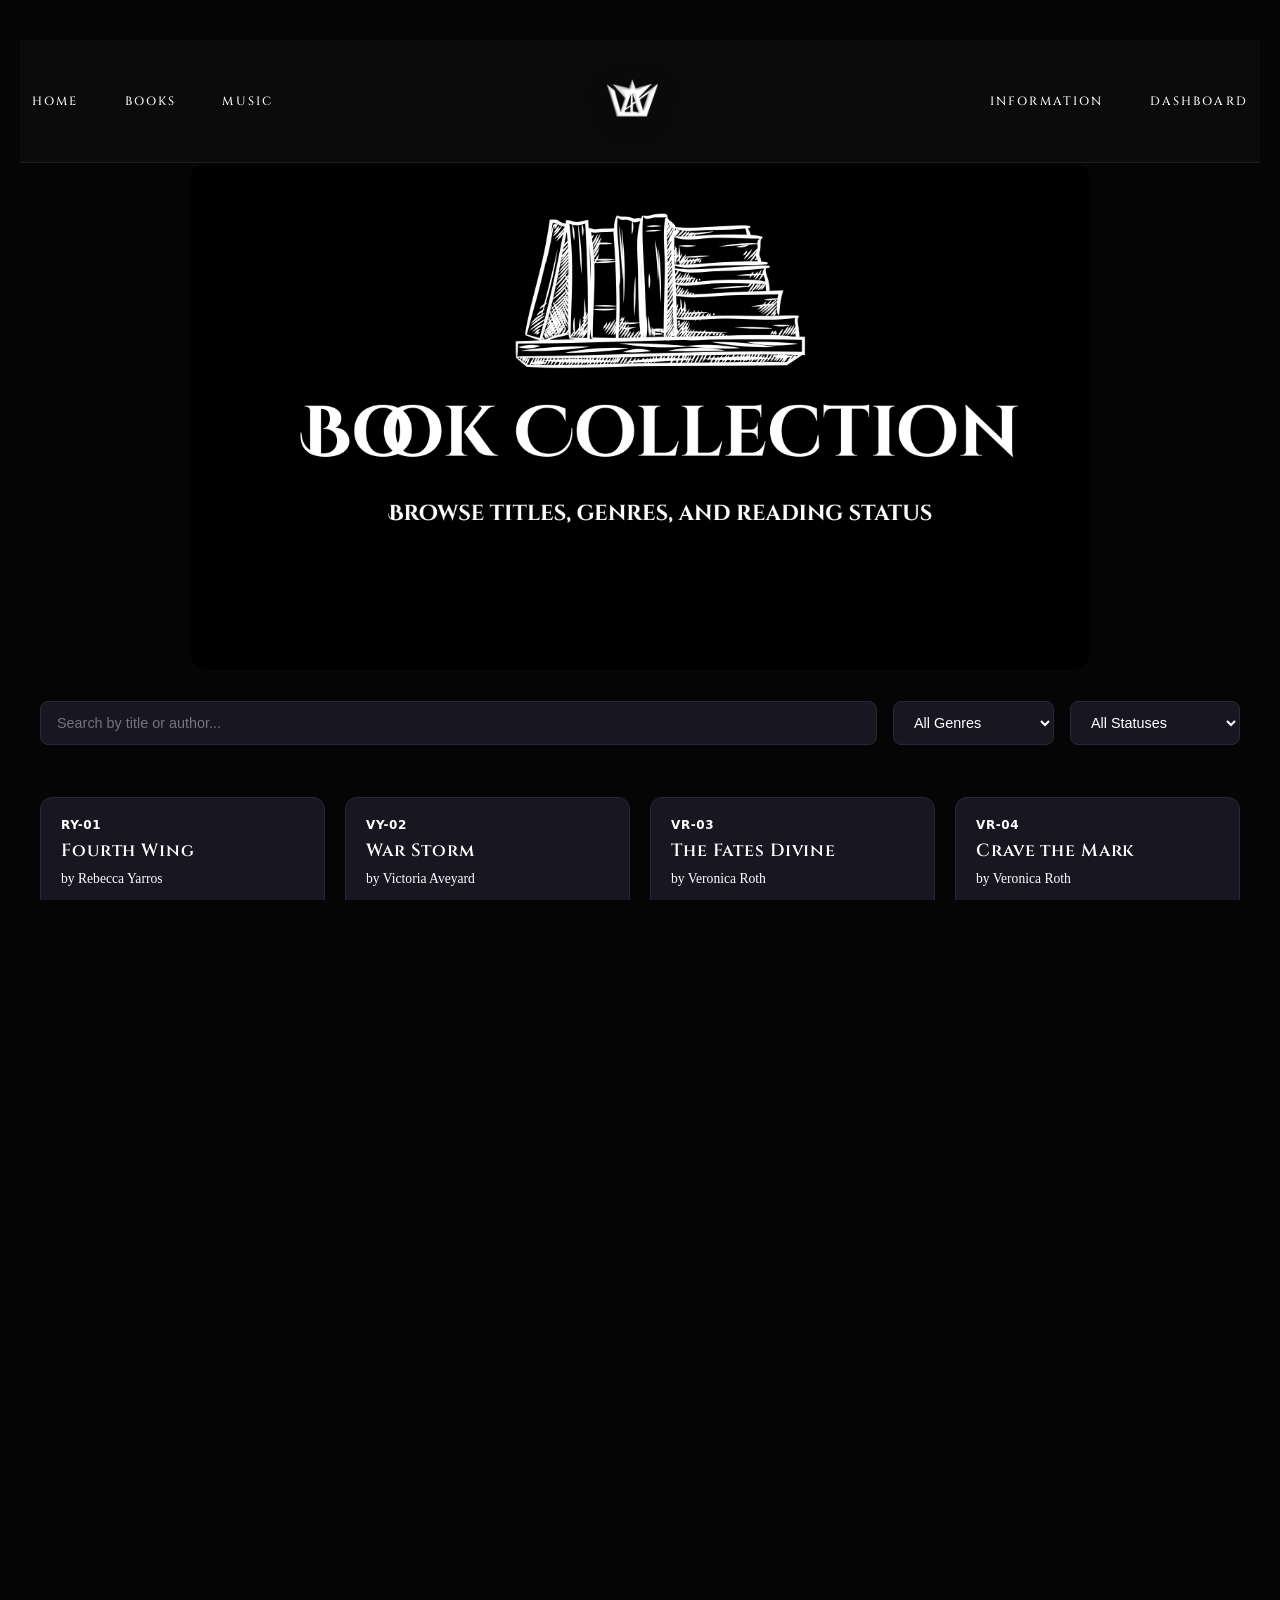
==== commit 0de20ee3: "Update navigation links and logo in books.html" ====
--- a/books.html
+++ b/books.html
@@ -17,12 +17,10 @@
 <div id="google_translate_element"></div>
 <!-- ================= NAVIGATION ================= -->
 <header class="witchy-header">
-    <div class="ornament top"></div>
-
     <nav class="witchy-nav">
 
         <div class="nav-group left">
-            <a href="twg.html">
+            <a href="index.html">
                 <span class="nav-icon">☼</span>
                 <span>HOME</span>
             </a>
@@ -39,9 +37,7 @@
         </div>
 
         <div class="witches-logo">
-            <span class="moon">☾</span>
-            <img src="img/newlogo.png" alt="The Witches Games">
-            <span class="star">✦</span>
+            <img src="img/logo.png" alt="The Witches Games">
         </div>
 
         <div class="nav-group right">
@@ -57,8 +53,6 @@
         </div>
 
     </nav>
-
-    <div class="ornament bottom"></div>
 </header>
 
 <!-- ================= MAIN ================= -->
@@ -1070,7 +1064,7 @@
 <div class="footer-column">
 <h3>Explore</h3>
 <ul>
-<li><a href="twg.html">Home</a></li>
+<li><a href="index.html">Home</a></li>
 <li><a href="books.html">Books</a></li>
 <li><a href="music.html">Music</a></li>
 <li><a href="information.html">Information</a></li>
@@ -1093,10 +1087,10 @@
 <div class="footer-column">
 <h3>Join the Coven</h3>
 <p>Receive whispers, updates, and exclusive releases from the studio.</p>
-<a class="footer-link" href="twg.html">Visit the home page</a>
+<a class="footer-link" href="index.html">Visit the home page</a>
 </div>
 </div>
 <h6>© The Witches Games LLC 2026 | All Rights Reserved ©</h6>
 </footer>
 </body>
-</html>+</html>
--- a/styles.css
+++ b/styles.css
@@ -40,186 +40,82 @@
 }
 
 
+
+
 .witchy-header {
     position: relative;
     width: 100%;
-    min-height: 250px;
-    background:
-        radial-gradient(circle at center, #171717 0%, #050505 55%);
+    background: rgba(12, 12, 12, 0.96);
+    border-bottom: 1px solid rgba(255, 255, 255, 0.08);
+    backdrop-filter: blur(8px);
+}
+
+.witchy-nav {
+    width: min(96%, 1200px);
+    margin: 0 auto;
+    display: grid;
+    grid-template-columns: 1fr auto 1fr;
+    align-items: center;
+    gap: 24px;
+    padding: 20px 0;
+}
+
+.nav-group {
+    display: flex;
+    align-items: center;
+    gap: 22px;
+}
+
+.nav-group.left {
+    justify-content: flex-end;
+}
+
+.nav-group.right {
+    justify-content: flex-start;
+}
+
+.nav-group a {
+    color: #f3efe9;
+    text-decoration: none;
+    font-family: "Cinzel", serif;
+    font-size: 12px;
+    font-weight: 500;
+    letter-spacing: 0.18em;
+    text-transform: uppercase;
+    display: inline-flex;
+    align-items: center;
+    justify-content: center;
+    padding: 10px 12px;
+    border-radius: 999px;
+    transition: background-color 0.2s ease, color 0.2s ease, transform 0.2s ease;
+}
+
+.nav-group a:hover,
+.nav-group a:focus-visible {
+    color: #ffffff;
+    background: rgba(255, 255, 255, 0.06);
+    transform: translateY(-1px);
+}
+
+.nav-icon,
+.nav-group a::after {
+    display: none !important;
+}
+
+.witches-logo {
     display: flex;
     align-items: center;
     justify-content: center;
-    overflow: hidden;
-    border: 1px solid #38332d;
-}
-
-/* Decorative frame */
-
-.witchy-header::before {
-    content: "";
-    position: absolute;
-    inset: 18px;
-    border: 1px solid #766b5b;
-    pointer-events: none;
-}
-
-.witchy-header::after {
-    content: "";
-    position: absolute;
-    inset: 25px;
-    border: 1px solid #302c27;
-    pointer-events: none;
-}
-
-/* Navigation */
-
-.witchy-nav {
-    width: 90%;
-    max-width: 1500px;
-
-    display: grid;
-    grid-template-columns: 1fr 230px 1fr;
-    align-items: center;
-
-    position: relative;
-    z-index: 5;
-}
-
-/* Left and right groups */
-
-.nav-group {
-    display: flex;
-    align-items: center;
-    gap: 45px;
-}
-
-.nav-group.left {
-    justify-content: flex-end;
-    padding-right: 40px;
-}
-
-.nav-group.right {
-    justify-content: flex-start;
-    padding-left: 40px;
-}
-
-/* Navigation links */
-
-.nav-group a {
-    color: #eee8dc;
-    text-decoration: none;
-
-    font-family: "Cinzel", serif;
-    font-size: 18px;
-    letter-spacing: 3px;
-
-    display: flex;
-    flex-direction: column;
-    align-items: center;
-
-    position: relative;
-
-    transition: 0.3s ease;
-}
-
-.nav-group a:hover {
-    color: white;
-    transform: translateY(-3px);
-}
-
-/* Icons */
-
-.nav-icon {
-    font-size: 27px;
-    margin-bottom: 10px;
-    color: #c5b9a6;
-}
-
-/* Little decorative line */
-
-.nav-group a::after {
-    content: "✦";
-    display: block;
-
-    font-size: 10px;
-    margin-top: 10px;
-
-    color: #9d8d77;
-}
-
-/* Logo */
-
-.witches-logo {
-    height: 210px;
-    width: 210px;
-
-    border: 1px solid #6f665a;
-    border-radius: 50%;
-
-    display: flex;
-    align-items: center;
-    justify-content: center;
-
-    position: relative;
-
-    background: radial-gradient(
-        circle,
-        #151515 0%,
-        #080808 70%
-    );
-
-    box-shadow:
-        0 0 0 8px #080808,
-        0 0 0 9px #554c40;
+    width: 120px;
+    height: auto;
+    margin: 0 auto;
 }
 
 .witches-logo img {
-    width: 150px;
+    width: 100px;
     height: auto;
     display: block;
-}
-
-/* Moon above logo */
-
-.moon {
-    position: absolute;
-    top: -27px;
-
-    font-size: 32px;
-    color: #d8d0c4;
-
-    background: #050505;
-    padding: 0 10px;
-}
-
-/* Star */
-
-.star {
-    position: absolute;
-    right: 18px;
-    top: 45px;
-
-    font-size: 25px;
-    color: #e5ded2;
-}
-
-/* Decorative horizontal lines */
-
-.ornament {
-    position: absolute;
-    left: 4%;
-    right: 4%;
-    height: 1px;
-
-    background: #665c50;
-}
-
-.ornament.top {
-    top: 25px;
-}
-
-.ornament.bottom {
-    bottom: 25px;
+    filter: drop-shadow(0 3px 12px rgba(0, 0, 0, 0.35));
 }
 
 /* Responsive */
@@ -2355,4 +2251,304 @@
         font-size: 18px;
     }
 
-}+}
+/* =================================
+   THE WITCHES GAMES — MOBILE DESIGN
+   ================================= */
+
+/* Prevent sizing issues */
+*,
+*::before,
+*::after {
+  box-sizing: border-box;
+}
+
+html {
+  width: 100%;
+  max-width: 100%;
+  overflow-x: clip;
+}
+
+body {
+  width: 100%;
+  max-width: 100%;
+  margin: 0;
+}
+
+/* Keep all images within their containers */
+img {
+  max-width: 100%;
+  height: auto;
+}
+
+/* Header and navigation */
+.witchy-header {
+  width: 100%;
+  max-width: 100%;
+}
+
+.witchy-nav {
+  width: 100%;
+  max-width: 100%;
+  display: flex;
+  align-items: center;
+  justify-content: space-around;
+  gap: 16px;
+}
+
+.witches-logo img {
+  display: block;
+  max-width: 100%;
+  height: auto;
+  object-fit: contain;
+}
+
+.nav-group a {
+  text-decoration: none;
+}
+
+/* Hero section */
+.hero-content,
+.hero-content .container {
+  width: 100%;
+  max-width: 100%;
+}
+
+.hero-content .container {
+  padding: 24px 20px;
+}
+
+.hero-content .front {
+  display: block;
+  width: 100%;
+  max-width: 900px;
+  height: auto;
+  margin: 0 auto;
+  object-fit: contain;
+}
+
+.tagline {
+  max-width: 100%;
+  padding: 0 12px;
+  text-align: center;
+  overflow-wrap: break-word;
+}
+
+/* Story images */
+.story {
+  width: 100%;
+  max-width: 100%;
+  margin: 0 auto;
+  padding: 24px 20px;
+}
+
+.story .front {
+  display: block;
+  width: 100%;
+  max-width: 100%;
+  height: auto;
+  margin: 0 auto;
+  object-fit: contain;
+}
+
+/* Newsletter */
+.email-list {
+  width: 100%;
+  max-width: 100%;
+  padding: 40px 20px;
+  text-align: center;
+}
+
+.email-list p {
+  line-height: 1.7;
+  overflow-wrap: break-word;
+}
+
+.email-form {
+  display: flex;
+  justify-content: center;
+  gap: 10px;
+  width: 100%;
+  max-width: 540px;
+  margin: 24px auto 0;
+}
+
+.email-form input {
+  flex: 1;
+  min-width: 0;
+  max-width: 100%;
+}
+
+.email-form button {
+  flex-shrink: 0;
+  cursor: pointer;
+}
+
+/* Footer */
+.site-footer {
+  width: 100%;
+  max-width: 100%;
+  padding: 32px 20px;
+}
+
+.footer-grid {
+  display: grid;
+  grid-template-columns: repeat(2, minmax(0, 1fr));
+  gap: 28px 20px;
+}
+
+.footer-column {
+  min-width: 0;
+}
+
+.footer-column p,
+.footer-column a {
+  overflow-wrap: anywhere;
+}
+
+.logos {
+  display: flex;
+  flex-wrap: wrap;
+  align-items: center;
+  gap: 14px;
+}
+
+.logos img {
+  display: block;
+  width: 32px;
+  height: 32px;
+  object-fit: contain;
+}
+
+/* =================================
+   IPHONE AND SMALL SCREEN SETTINGS
+   ================================= */
+
+@media screen and (max-width: 600px) {
+
+  body {
+    font-size: 16px;
+  }
+
+  /* Stack the logo above the navigation links */
+  .witchy-nav {
+    display: flex;
+    flex-wrap: wrap;
+    justify-content: center;
+    gap: 12px;
+    padding: 16px 10px;
+  }
+
+  .witches-logo {
+    order: -1;
+    flex: 0 0 100%;
+    display: flex;
+    justify-content: center;
+    align-items: center;
+    gap: 10px;
+  }
+
+  .witches-logo img {
+    width: auto;
+    max-width: min(55vw, 180px);
+    max-height: 90px;
+  }
+
+  .nav-group {
+    display: flex;
+    justify-content: center;
+    align-items: center;
+    flex-wrap: wrap;
+    gap: 10px 14px;
+    width: 100%;
+  }
+
+  .nav-group a {
+    display: flex;
+    flex-direction: column;
+    align-items: center;
+    justify-content: center;
+    gap: 4px;
+    min-width: 44px;
+    min-height: 44px;
+    font-size: 10px;
+    text-align: center;
+  }
+
+  .nav-icon {
+    font-size: 17px;
+  }
+
+  /* Hero typography */
+  .hero-content .container {
+    padding: 24px 16px;
+  }
+
+  .hero-content .front {
+    width: 100%;
+    max-width: 100%;
+  }
+
+  .tagline {
+    font-size: clamp(14px, 4vw, 18px);
+    line-height: 1.6;
+  }
+
+  /* Section spacing */
+  .story {
+    padding: 20px 14px;
+  }
+
+  .email-list {
+    padding: 36px 18px;
+  }
+
+  .email-list h2 {
+    font-size: clamp(23px, 6vw, 32px);
+    line-height: 1.25;
+  }
+
+  /* Put newsletter controls on separate lines */
+  .email-form {
+    flex-direction: column;
+    align-items: stretch;
+    gap: 12px;
+  }
+
+  .email-form input,
+  .email-form button {
+    width: 100%;
+    min-width: 0; 
+    min-height: 46px;
+    font: inherit;
+  }
+
+  /* One footer column per row */
+  .footer-grid {
+    grid-template-columns: minmax(0, 1fr);
+    gap: 24px;
+  }
+
+  .site-footer h6 {
+    font-size: 12px;
+    line-height: 1.7;
+    overflow-wrap: anywhere;
+    text-align: center;
+  }
+}
+
+/* Extra-small phones */
+@media screen and (max-width: 360px) {
+  .nav-group {
+    gap: 8px;
+  }
+
+  .nav-group a {
+    font-size: 9px;
+  }
+
+  .witchy-nav {
+    padding-right: 6px;
+    padding-left: 6px;
+  }
+}
